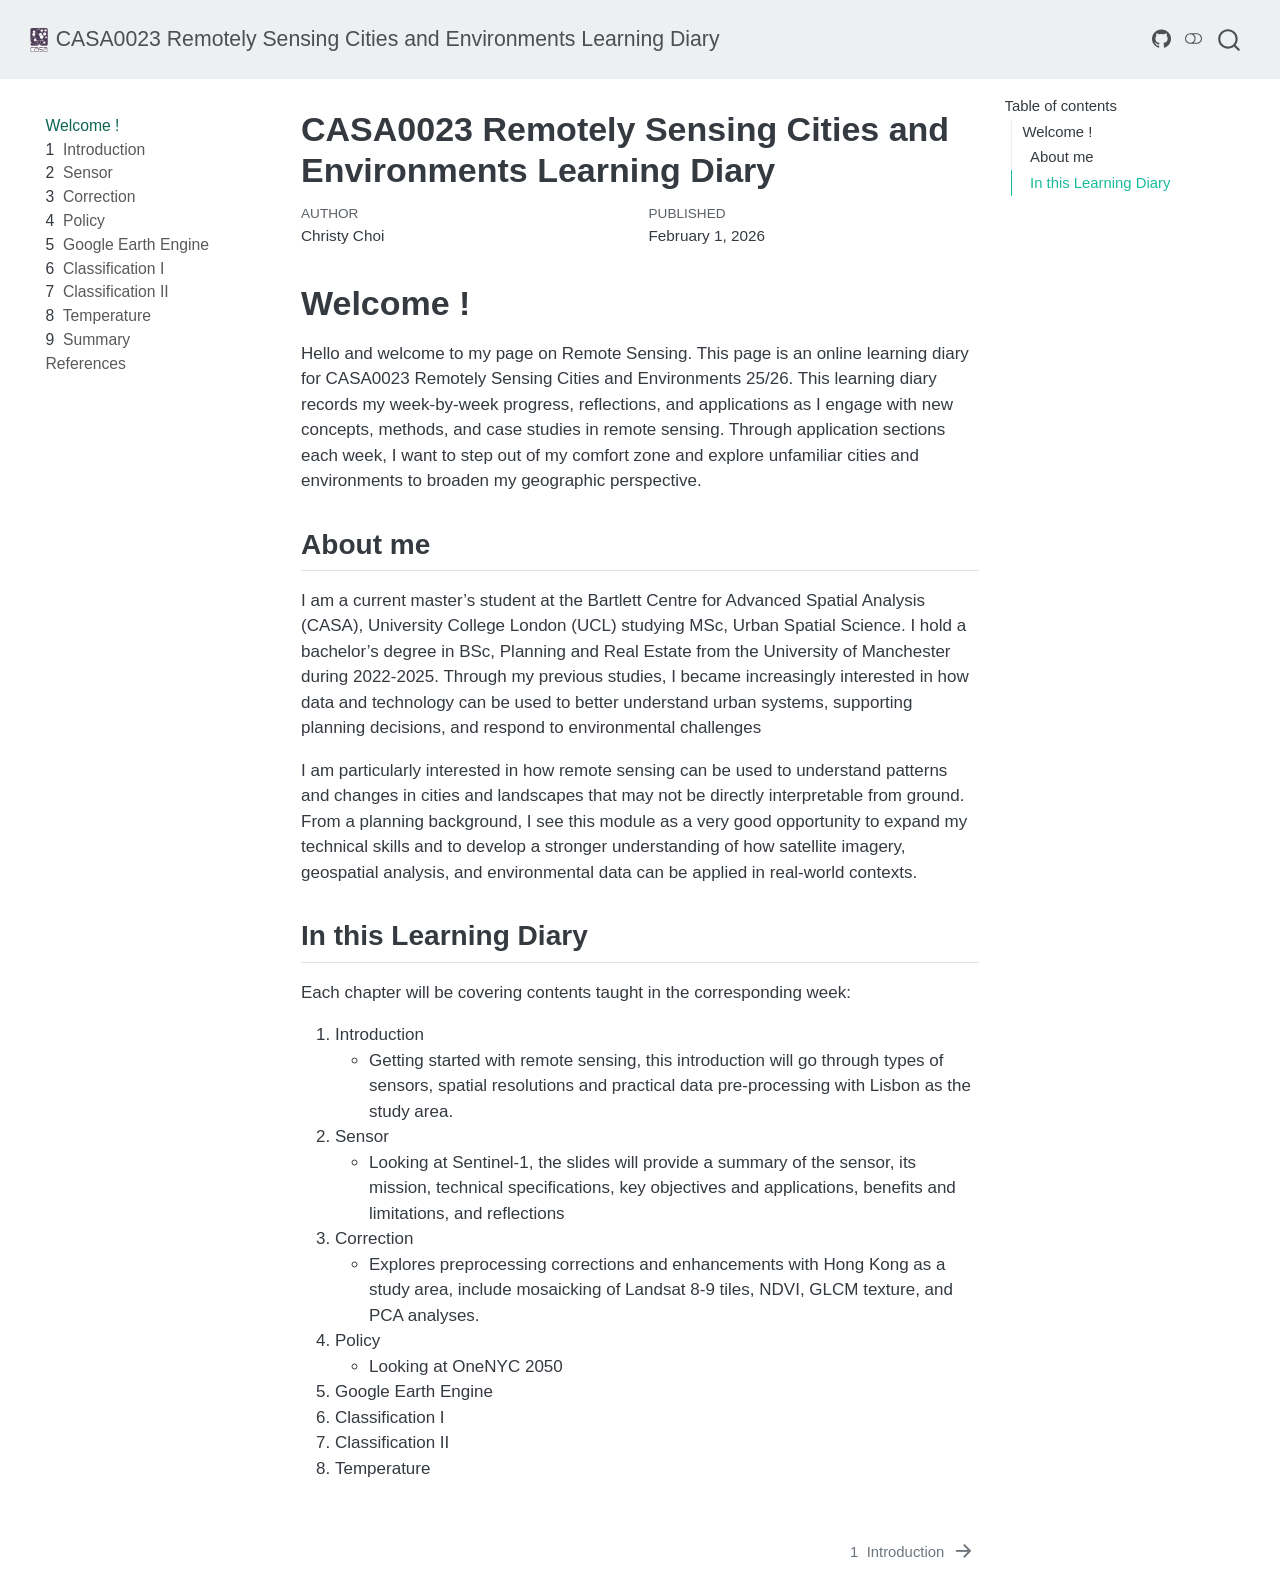
==== docs/index.html @ 8e4a785e "commit" ====
<!DOCTYPE html>
<html xmlns="http://www.w3.org/1999/xhtml" lang="en" xml:lang="en"><head>

<meta charset="utf-8">
<meta name="generator" content="quarto-1.8.27">

<meta name="viewport" content="width=device-width, initial-scale=1.0, user-scalable=yes">

<meta name="author" content="Christy Choi">
<meta name="dcterms.date" content="2026-02-01">

<title>CASA0023 Remotely Sensing Cities and Environments Learning Diary</title>
<style>
code{white-space: pre-wrap;}
span.smallcaps{font-variant: small-caps;}
div.columns{display: flex; gap: min(4vw, 1.5em);}
div.column{flex: auto; overflow-x: auto;}
div.hanging-indent{margin-left: 1.5em; text-indent: -1.5em;}
ul.task-list{list-style: none;}
ul.task-list li input[type="checkbox"] {
  width: 0.8em;
  margin: 0 0.8em 0.2em -1em; /* quarto-specific, see https://github.com/quarto-dev/quarto-cli/issues/4556 */ 
  vertical-align: middle;
}
</style>


<script src="site_libs/quarto-nav/quarto-nav.js"></script>
<script src="site_libs/quarto-nav/headroom.min.js"></script>
<script src="site_libs/clipboard/clipboard.min.js"></script>
<script src="site_libs/quarto-search/autocomplete.umd.js"></script>
<script src="site_libs/quarto-search/fuse.min.js"></script>
<script src="site_libs/quarto-search/quarto-search.js"></script>
<meta name="quarto:offset" content="./">
<link href="./intro.html" rel="next">
<link href="./images/favicon.ico" rel="icon">
<script src="site_libs/quarto-html/quarto.js" type="module"></script>
<script src="site_libs/quarto-html/tabsets/tabsets.js" type="module"></script>
<script src="site_libs/quarto-html/axe/axe-check.js" type="module"></script>
<script src="site_libs/quarto-html/popper.min.js"></script>
<script src="site_libs/quarto-html/tippy.umd.min.js"></script>
<script src="site_libs/quarto-html/anchor.min.js"></script>
<link href="site_libs/quarto-html/tippy.css" rel="stylesheet">
<link href="site_libs/quarto-html/quarto-syntax-highlighting-ed96de9b727972fe78a7b5d16c58bf87.css" rel="stylesheet" class="quarto-color-scheme" id="quarto-text-highlighting-styles">
<link href="site_libs/quarto-html/quarto-syntax-highlighting-dark-4d9afe2b8d18ee9fa5d0d57b5ed4214d.css" rel="stylesheet" class="quarto-color-scheme quarto-color-alternate" id="quarto-text-highlighting-styles">
<link href="site_libs/quarto-html/quarto-syntax-highlighting-ed96de9b727972fe78a7b5d16c58bf87.css" rel="stylesheet" class="quarto-color-scheme-extra" id="quarto-text-highlighting-styles">
<script src="site_libs/bootstrap/bootstrap.min.js"></script>
<link href="site_libs/bootstrap/bootstrap-icons.css" rel="stylesheet">
<link href="site_libs/bootstrap/bootstrap-635da006507a4f5110871ca9c075f887.min.css" rel="stylesheet" append-hash="true" class="quarto-color-scheme" id="quarto-bootstrap" data-mode="light">
<link href="site_libs/bootstrap/bootstrap-dark-985b50f9537809427317b15cc5012cf1.min.css" rel="stylesheet" append-hash="true" class="quarto-color-scheme quarto-color-alternate" id="quarto-bootstrap" data-mode="dark">
<link href="site_libs/bootstrap/bootstrap-635da006507a4f5110871ca9c075f887.min.css" rel="stylesheet" append-hash="true" class="quarto-color-scheme-extra" id="quarto-bootstrap" data-mode="light">
<script id="quarto-search-options" type="application/json">{
  "location": "navbar",
  "copy-button": false,
  "collapse-after": 3,
  "panel-placement": "end",
  "type": "overlay",
  "limit": 50,
  "keyboard-shortcut": [
    "f",
    "/",
    "s"
  ],
  "show-item-context": false,
  "language": {
    "search-no-results-text": "No results",
    "search-matching-documents-text": "matching documents",
    "search-copy-link-title": "Copy link to search",
    "search-hide-matches-text": "Hide additional matches",
    "search-more-match-text": "more match in this document",
    "search-more-matches-text": "more matches in this document",
    "search-clear-button-title": "Clear",
    "search-text-placeholder": "",
    "search-detached-cancel-button-title": "Cancel",
    "search-submit-button-title": "Submit",
    "search-label": "Search"
  }
}</script>


</head>

<body class="nav-sidebar floating nav-fixed quarto-light"><script id="quarto-html-before-body" type="application/javascript">
    const toggleBodyColorMode = (bsSheetEl) => {
      const mode = bsSheetEl.getAttribute("data-mode");
      const bodyEl = window.document.querySelector("body");
      if (mode === "dark") {
        bodyEl.classList.add("quarto-dark");
        bodyEl.classList.remove("quarto-light");
      } else {
        bodyEl.classList.add("quarto-light");
        bodyEl.classList.remove("quarto-dark");
      }
    }
    const toggleBodyColorPrimary = () => {
      const bsSheetEl = window.document.querySelector("link#quarto-bootstrap:not([rel=disabled-stylesheet])");
      if (bsSheetEl) {
        toggleBodyColorMode(bsSheetEl);
      }
    }
    const setColorSchemeToggle = (alternate) => {
      const toggles = window.document.querySelectorAll('.quarto-color-scheme-toggle');
      for (let i=0; i < toggles.length; i++) {
        const toggle = toggles[i];
        if (toggle) {
          if (alternate) {
            toggle.classList.add("alternate");
          } else {
            toggle.classList.remove("alternate");
          }
        }
      }
    };
    const toggleColorMode = (alternate) => {
      // Switch the stylesheets
      const primaryStylesheets = window.document.querySelectorAll('link.quarto-color-scheme:not(.quarto-color-alternate)');
      const alternateStylesheets = window.document.querySelectorAll('link.quarto-color-scheme.quarto-color-alternate');
      manageTransitions('#quarto-margin-sidebar .nav-link', false);
      if (alternate) {
        // note: dark is layered on light, we don't disable primary!
        enableStylesheet(alternateStylesheets);
        for (const sheetNode of alternateStylesheets) {
          if (sheetNode.id === "quarto-bootstrap") {
            toggleBodyColorMode(sheetNode);
          }
        }
      } else {
        disableStylesheet(alternateStylesheets);
        enableStylesheet(primaryStylesheets)
        toggleBodyColorPrimary();
      }
      manageTransitions('#quarto-margin-sidebar .nav-link', true);
      // Switch the toggles
      setColorSchemeToggle(alternate)
      // Hack to workaround the fact that safari doesn't
      // properly recolor the scrollbar when toggling (#1455)
      if (navigator.userAgent.indexOf('Safari') > 0 && navigator.userAgent.indexOf('Chrome') == -1) {
        manageTransitions("body", false);
        window.scrollTo(0, 1);
        setTimeout(() => {
          window.scrollTo(0, 0);
          manageTransitions("body", true);
        }, 40);
      }
    }
    const disableStylesheet = (stylesheets) => {
      for (let i=0; i < stylesheets.length; i++) {
        const stylesheet = stylesheets[i];
        stylesheet.rel = 'disabled-stylesheet';
      }
    }
    const enableStylesheet = (stylesheets) => {
      for (let i=0; i < stylesheets.length; i++) {
        const stylesheet = stylesheets[i];
        if(stylesheet.rel !== 'stylesheet') { // for Chrome, which will still FOUC without this check
          stylesheet.rel = 'stylesheet';
        }
      }
    }
    const manageTransitions = (selector, allowTransitions) => {
      const els = window.document.querySelectorAll(selector);
      for (let i=0; i < els.length; i++) {
        const el = els[i];
        if (allowTransitions) {
          el.classList.remove('notransition');
        } else {
          el.classList.add('notransition');
        }
      }
    }
    const isFileUrl = () => {
      return window.location.protocol === 'file:';
    }
    const hasAlternateSentinel = () => {
      let styleSentinel = getColorSchemeSentinel();
      if (styleSentinel !== null) {
        return styleSentinel === "alternate";
      } else {
        return false;
      }
    }
    const setStyleSentinel = (alternate) => {
      const value = alternate ? "alternate" : "default";
      if (!isFileUrl()) {
        window.localStorage.setItem("quarto-color-scheme", value);
      } else {
        localAlternateSentinel = value;
      }
    }
    const getColorSchemeSentinel = () => {
      if (!isFileUrl()) {
        const storageValue = window.localStorage.getItem("quarto-color-scheme");
        return storageValue != null ? storageValue : localAlternateSentinel;
      } else {
        return localAlternateSentinel;
      }
    }
    const toggleGiscusIfUsed = (isAlternate, darkModeDefault) => {
      const baseTheme = document.querySelector('#giscus-base-theme')?.value ?? 'light';
      const alternateTheme = document.querySelector('#giscus-alt-theme')?.value ?? 'dark';
      let newTheme = '';
      if(authorPrefersDark) {
        newTheme = isAlternate ? baseTheme : alternateTheme;
      } else {
        newTheme = isAlternate ? alternateTheme : baseTheme;
      }
      const changeGiscusTheme = () => {
        // From: https://github.com/giscus/giscus/issues/336
        const sendMessage = (message) => {
          const iframe = document.querySelector('iframe.giscus-frame');
          if (!iframe) return;
          iframe.contentWindow.postMessage({ giscus: message }, 'https://giscus.app');
        }
        sendMessage({
          setConfig: {
            theme: newTheme
          }
        });
      }
      const isGiscussLoaded = window.document.querySelector('iframe.giscus-frame') !== null;
      if (isGiscussLoaded) {
        changeGiscusTheme();
      }
    };
    const authorPrefersDark = false;
    const darkModeDefault = authorPrefersDark;
      document.querySelector('link#quarto-text-highlighting-styles.quarto-color-scheme-extra').rel = 'disabled-stylesheet';
      document.querySelector('link#quarto-bootstrap.quarto-color-scheme-extra').rel = 'disabled-stylesheet';
    let localAlternateSentinel = darkModeDefault ? 'alternate' : 'default';
    // Dark / light mode switch
    window.quartoToggleColorScheme = () => {
      // Read the current dark / light value
      let toAlternate = !hasAlternateSentinel();
      toggleColorMode(toAlternate);
      setStyleSentinel(toAlternate);
      toggleGiscusIfUsed(toAlternate, darkModeDefault);
      window.dispatchEvent(new Event('resize'));
    };
    // Switch to dark mode if need be
    if (hasAlternateSentinel()) {
      toggleColorMode(true);
    } else {
      toggleColorMode(false);
    }
  </script>

<div id="quarto-search-results"></div>
  <header id="quarto-header" class="headroom fixed-top">
    <nav class="navbar navbar-expand-lg " data-bs-theme="dark">
      <div class="navbar-container container-fluid">
      <div class="navbar-brand-container mx-auto">
    <a href="./index.html" class="navbar-brand navbar-brand-logo">
    <img src="./images/casa_logo.jpg" alt="" class="navbar-logo light-content">
    <img src="./images/casa_logo.jpg" alt="" class="navbar-logo dark-content">
    </a>
    <a class="navbar-brand" href="./index.html">
    <span class="navbar-title">CASA0023 Remotely Sensing Cities and Environments Learning Diary</span>
    </a>
  </div>
            <div id="quarto-search" class="" title="Search"></div>
          <button class="navbar-toggler" type="button" data-bs-toggle="collapse" data-bs-target="#navbarCollapse" aria-controls="navbarCollapse" role="menu" aria-expanded="false" aria-label="Toggle navigation" onclick="if (window.quartoToggleHeadroom) { window.quartoToggleHeadroom(); }">
  <span class="navbar-toggler-icon"></span>
</button>
          <div class="collapse navbar-collapse" id="navbarCollapse">
            <ul class="navbar-nav navbar-nav-scroll ms-auto">
  <li class="nav-item compact">
    <a class="nav-link" href="https://github.com/christychoicc"> <i class="bi bi-github" role="img">
</i> 
<span class="menu-text"></span></a>
  </li>  
</ul>
          </div> <!-- /navcollapse -->
            <div class="quarto-navbar-tools">
  <a href="" class="quarto-color-scheme-toggle quarto-navigation-tool  px-1" onclick="window.quartoToggleColorScheme(); return false;" title="Toggle dark mode"><i class="bi"></i></a>
</div>
      </div> <!-- /container-fluid -->
    </nav>
  <nav class="quarto-secondary-nav">
    <div class="container-fluid d-flex">
      <button type="button" class="quarto-btn-toggle btn" data-bs-toggle="collapse" role="button" data-bs-target=".quarto-sidebar-collapse-item" aria-controls="quarto-sidebar" aria-expanded="false" aria-label="Toggle sidebar navigation" onclick="if (window.quartoToggleHeadroom) { window.quartoToggleHeadroom(); }">
        <i class="bi bi-layout-text-sidebar-reverse"></i>
      </button>
        <nav class="quarto-page-breadcrumbs" aria-label="breadcrumb"><ol class="breadcrumb"><li class="breadcrumb-item"><a href="./index.html">Welcome !</a></li></ol></nav>
        <a class="flex-grow-1" role="navigation" data-bs-toggle="collapse" data-bs-target=".quarto-sidebar-collapse-item" aria-controls="quarto-sidebar" aria-expanded="false" aria-label="Toggle sidebar navigation" onclick="if (window.quartoToggleHeadroom) { window.quartoToggleHeadroom(); }">      
        </a>
    </div>
  </nav>
</header>
<!-- content -->
<div id="quarto-content" class="quarto-container page-columns page-rows-contents page-layout-article page-navbar">
<!-- sidebar -->
  <nav id="quarto-sidebar" class="sidebar collapse collapse-horizontal quarto-sidebar-collapse-item sidebar-navigation floating overflow-auto">
    <div class="sidebar-menu-container"> 
    <ul class="list-unstyled mt-1">
        <li class="sidebar-item">
  <div class="sidebar-item-container"> 
  <a href="./index.html" class="sidebar-item-text sidebar-link active">
 <span class="menu-text">Welcome !</span></a>
  </div>
</li>
        <li class="sidebar-item">
  <div class="sidebar-item-container"> 
  <a href="./intro.html" class="sidebar-item-text sidebar-link">
 <span class="menu-text"><span class="chapter-number">1</span>&nbsp; <span class="chapter-title">Introduction</span></span></a>
  </div>
</li>
        <li class="sidebar-item">
  <div class="sidebar-item-container"> 
  <a href="./sensor.html" class="sidebar-item-text sidebar-link">
 <span class="menu-text"><span class="chapter-number">2</span>&nbsp; <span class="chapter-title">Sensor</span></span></a>
  </div>
</li>
        <li class="sidebar-item">
  <div class="sidebar-item-container"> 
  <a href="./correction.html" class="sidebar-item-text sidebar-link">
 <span class="menu-text"><span class="chapter-number">3</span>&nbsp; <span class="chapter-title">Correction</span></span></a>
  </div>
</li>
        <li class="sidebar-item">
  <div class="sidebar-item-container"> 
  <a href="./policy.html" class="sidebar-item-text sidebar-link">
 <span class="menu-text"><span class="chapter-number">4</span>&nbsp; <span class="chapter-title">Policy</span></span></a>
  </div>
</li>
        <li class="sidebar-item">
  <div class="sidebar-item-container"> 
  <a href="./gee.html" class="sidebar-item-text sidebar-link">
 <span class="menu-text"><span class="chapter-number">5</span>&nbsp; <span class="chapter-title">Google Earth Engine</span></span></a>
  </div>
</li>
        <li class="sidebar-item">
  <div class="sidebar-item-container"> 
  <a href="./classification-1.html" class="sidebar-item-text sidebar-link">
 <span class="menu-text"><span class="chapter-number">6</span>&nbsp; <span class="chapter-title">Classification I</span></span></a>
  </div>
</li>
        <li class="sidebar-item">
  <div class="sidebar-item-container"> 
  <a href="./classification-2.html" class="sidebar-item-text sidebar-link">
 <span class="menu-text"><span class="chapter-number">7</span>&nbsp; <span class="chapter-title">Classification II</span></span></a>
  </div>
</li>
        <li class="sidebar-item">
  <div class="sidebar-item-container"> 
  <a href="./temperature.html" class="sidebar-item-text sidebar-link">
 <span class="menu-text"><span class="chapter-number">8</span>&nbsp; <span class="chapter-title">Temperature</span></span></a>
  </div>
</li>
        <li class="sidebar-item">
  <div class="sidebar-item-container"> 
  <a href="./summary.html" class="sidebar-item-text sidebar-link">
 <span class="menu-text"><span class="chapter-number">9</span>&nbsp; <span class="chapter-title">Summary</span></span></a>
  </div>
</li>
        <li class="sidebar-item">
  <div class="sidebar-item-container"> 
  <a href="./references.html" class="sidebar-item-text sidebar-link">
 <span class="menu-text">References</span></a>
  </div>
</li>
    </ul>
    </div>
</nav>
<div id="quarto-sidebar-glass" class="quarto-sidebar-collapse-item" data-bs-toggle="collapse" data-bs-target=".quarto-sidebar-collapse-item"></div>
<!-- margin-sidebar -->
    <div id="quarto-margin-sidebar" class="sidebar margin-sidebar">
        <nav id="TOC" role="doc-toc" class="toc-active">
    <h2 id="toc-title">Table of contents</h2>
   
  <ul>
  <li><a href="#welcome" id="toc-welcome" class="nav-link active" data-scroll-target="#welcome">Welcome !</a>
  <ul class="collapse">
  <li><a href="#about-me" id="toc-about-me" class="nav-link" data-scroll-target="#about-me">About me</a></li>
  <li><a href="#in-this-learning-diary" id="toc-in-this-learning-diary" class="nav-link" data-scroll-target="#in-this-learning-diary">In this Learning Diary</a></li>
  </ul></li>
  </ul>
</nav>
    </div>
<!-- main -->
<main class="content" id="quarto-document-content">


<header id="title-block-header" class="quarto-title-block default">
<div class="quarto-title">
<h1 class="title">CASA0023 Remotely Sensing Cities and Environments Learning Diary</h1>
</div>



<div class="quarto-title-meta">

    <div>
    <div class="quarto-title-meta-heading">Author</div>
    <div class="quarto-title-meta-contents">
             <p>Christy Choi </p>
          </div>
  </div>
    
    <div>
    <div class="quarto-title-meta-heading">Published</div>
    <div class="quarto-title-meta-contents">
      <p class="date">February 1, 2026</p>
    </div>
  </div>
  
    
  </div>
  


</header>


<section id="welcome" class="level1 unnumbered">
<h1 class="unnumbered">Welcome !</h1>
<p>Hello and welcome to my page on Remote Sensing. This page is an online learning diary for CASA0023 Remotely Sensing Cities and Environments 25/26. This learning diary records my week-by-week progress, reflections, and applications as I engage with new concepts, methods, and case studies in remote sensing. Through application sections each week, I want to step out of my comfort zone and explore unfamiliar cities and environments to broaden my geographic perspective.</p>
<section id="about-me" class="level2">
<h2 class="anchored" data-anchor-id="about-me">About me</h2>
<p>I am a current master’s student at the Bartlett Centre for Advanced Spatial Analysis (CASA), University College London (UCL) studying MSc, Urban Spatial Science. I hold a bachelor’s degree in BSc, Planning and Real Estate from the University of Manchester during 2022-2025. Through my previous studies, I became increasingly interested in how data and technology can be used to better understand urban systems, supporting planning decisions, and respond to environmental challenges</p>
<p>I am particularly interested in how remote sensing can be used to understand patterns and changes in cities and landscapes that may not be directly interpretable from ground. From a planning background, I see this module as a very good opportunity to expand my technical skills and to develop a stronger understanding of how satellite imagery, geospatial analysis, and environmental data can be applied in real-world contexts.</p>
</section>
<section id="in-this-learning-diary" class="level2">
<h2 class="anchored" data-anchor-id="in-this-learning-diary">In this Learning Diary</h2>
<p>Each chapter will be covering contents taught in the corresponding week:</p>
<ol type="1">
<li>Introduction
<ul>
<li>Getting started with remote sensing, this introduction will go through types of sensors, spatial resolutions and practical data pre-processing with Lisbon as the study area.</li>
</ul></li>
<li>Sensor
<ul>
<li>Looking at Sentinel-1, the slides will provide a summary of the sensor, its mission, technical specifications, key objectives and applications, benefits and limitations, and reflections</li>
</ul></li>
<li>Correction
<ul>
<li>Explores preprocessing corrections and enhancements with Hong Kong as a study area, include mosaicking of Landsat 8-9 tiles, NDVI, GLCM texture, and PCA analyses.</li>
</ul></li>
<li>Policy
<ul>
<li>Looking at OneNYC 2050</li>
</ul></li>
<li>Google Earth Engine</li>
<li>Classification I</li>
<li>Classification II</li>
<li>Temperature</li>
</ol>


</section>
</section>

</main> <!-- /main -->
<script id="quarto-html-after-body" type="application/javascript">
  window.document.addEventListener("DOMContentLoaded", function (event) {
    // Ensure there is a toggle, if there isn't float one in the top right
    if (window.document.querySelector('.quarto-color-scheme-toggle') === null) {
      const a = window.document.createElement('a');
      a.classList.add('top-right');
      a.classList.add('quarto-color-scheme-toggle');
      a.href = "";
      a.onclick = function() { try { window.quartoToggleColorScheme(); } catch {} return false; };
      const i = window.document.createElement("i");
      i.classList.add('bi');
      a.appendChild(i);
      window.document.body.appendChild(a);
    }
    setColorSchemeToggle(hasAlternateSentinel())
    const icon = "";
    const anchorJS = new window.AnchorJS();
    anchorJS.options = {
      placement: 'right',
      icon: icon
    };
    anchorJS.add('.anchored');
    const isCodeAnnotation = (el) => {
      for (const clz of el.classList) {
        if (clz.startsWith('code-annotation-')) {                     
          return true;
        }
      }
      return false;
    }
    const onCopySuccess = function(e) {
      // button target
      const button = e.trigger;
      // don't keep focus
      button.blur();
      // flash "checked"
      button.classList.add('code-copy-button-checked');
      var currentTitle = button.getAttribute("title");
      button.setAttribute("title", "Copied!");
      let tooltip;
      if (window.bootstrap) {
        button.setAttribute("data-bs-toggle", "tooltip");
        button.setAttribute("data-bs-placement", "left");
        button.setAttribute("data-bs-title", "Copied!");
        tooltip = new bootstrap.Tooltip(button, 
          { trigger: "manual", 
            customClass: "code-copy-button-tooltip",
            offset: [0, -8]});
        tooltip.show();    
      }
      setTimeout(function() {
        if (tooltip) {
          tooltip.hide();
          button.removeAttribute("data-bs-title");
          button.removeAttribute("data-bs-toggle");
          button.removeAttribute("data-bs-placement");
        }
        button.setAttribute("title", currentTitle);
        button.classList.remove('code-copy-button-checked');
      }, 1000);
      // clear code selection
      e.clearSelection();
    }
    const getTextToCopy = function(trigger) {
      const outerScaffold = trigger.parentElement.cloneNode(true);
      const codeEl = outerScaffold.querySelector('code');
      for (const childEl of codeEl.children) {
        if (isCodeAnnotation(childEl)) {
          childEl.remove();
        }
      }
      return codeEl.innerText;
    }
    const clipboard = new window.ClipboardJS('.code-copy-button:not([data-in-quarto-modal])', {
      text: getTextToCopy
    });
    clipboard.on('success', onCopySuccess);
    if (window.document.getElementById('quarto-embedded-source-code-modal')) {
      const clipboardModal = new window.ClipboardJS('.code-copy-button[data-in-quarto-modal]', {
        text: getTextToCopy,
        container: window.document.getElementById('quarto-embedded-source-code-modal')
      });
      clipboardModal.on('success', onCopySuccess);
    }
      var localhostRegex = new RegExp(/^(?:http|https):\/\/localhost\:?[0-9]*\//);
      var mailtoRegex = new RegExp(/^mailto:/);
        var filterRegex = new RegExp('/' + window.location.host + '/');
      var isInternal = (href) => {
          return filterRegex.test(href) || localhostRegex.test(href) || mailtoRegex.test(href);
      }
      // Inspect non-navigation links and adorn them if external
     var links = window.document.querySelectorAll('a[href]:not(.nav-link):not(.navbar-brand):not(.toc-action):not(.sidebar-link):not(.sidebar-item-toggle):not(.pagination-link):not(.no-external):not([aria-hidden]):not(.dropdown-item):not(.quarto-navigation-tool):not(.about-link)');
      for (var i=0; i<links.length; i++) {
        const link = links[i];
        if (!isInternal(link.href)) {
          // undo the damage that might have been done by quarto-nav.js in the case of
          // links that we want to consider external
          if (link.dataset.originalHref !== undefined) {
            link.href = link.dataset.originalHref;
          }
        }
      }
    function tippyHover(el, contentFn, onTriggerFn, onUntriggerFn) {
      const config = {
        allowHTML: true,
        maxWidth: 500,
        delay: 100,
        arrow: false,
        appendTo: function(el) {
            return el.parentElement;
        },
        interactive: true,
        interactiveBorder: 10,
        theme: 'quarto',
        placement: 'bottom-start',
      };
      if (contentFn) {
        config.content = contentFn;
      }
      if (onTriggerFn) {
        config.onTrigger = onTriggerFn;
      }
      if (onUntriggerFn) {
        config.onUntrigger = onUntriggerFn;
      }
      window.tippy(el, config); 
    }
    const noterefs = window.document.querySelectorAll('a[role="doc-noteref"]');
    for (var i=0; i<noterefs.length; i++) {
      const ref = noterefs[i];
      tippyHover(ref, function() {
        // use id or data attribute instead here
        let href = ref.getAttribute('data-footnote-href') || ref.getAttribute('href');
        try { href = new URL(href).hash; } catch {}
        const id = href.replace(/^#\/?/, "");
        const note = window.document.getElementById(id);
        if (note) {
          return note.innerHTML;
        } else {
          return "";
        }
      });
    }
    const xrefs = window.document.querySelectorAll('a.quarto-xref');
    const processXRef = (id, note) => {
      // Strip column container classes
      const stripColumnClz = (el) => {
        el.classList.remove("page-full", "page-columns");
        if (el.children) {
          for (const child of el.children) {
            stripColumnClz(child);
          }
        }
      }
      stripColumnClz(note)
      if (id === null || id.startsWith('sec-')) {
        // Special case sections, only their first couple elements
        const container = document.createElement("div");
        if (note.children && note.children.length > 2) {
          container.appendChild(note.children[0].cloneNode(true));
          for (let i = 1; i < note.children.length; i++) {
            const child = note.children[i];
            if (child.tagName === "P" && child.innerText === "") {
              continue;
            } else {
              container.appendChild(child.cloneNode(true));
              break;
            }
          }
          if (window.Quarto?.typesetMath) {
            window.Quarto.typesetMath(container);
          }
          return container.innerHTML
        } else {
          if (window.Quarto?.typesetMath) {
            window.Quarto.typesetMath(note);
          }
          return note.innerHTML;
        }
      } else {
        // Remove any anchor links if they are present
        const anchorLink = note.querySelector('a.anchorjs-link');
        if (anchorLink) {
          anchorLink.remove();
        }
        if (window.Quarto?.typesetMath) {
          window.Quarto.typesetMath(note);
        }
        if (note.classList.contains("callout")) {
          return note.outerHTML;
        } else {
          return note.innerHTML;
        }
      }
    }
    for (var i=0; i<xrefs.length; i++) {
      const xref = xrefs[i];
      tippyHover(xref, undefined, function(instance) {
        instance.disable();
        let url = xref.getAttribute('href');
        let hash = undefined; 
        if (url.startsWith('#')) {
          hash = url;
        } else {
          try { hash = new URL(url).hash; } catch {}
        }
        if (hash) {
          const id = hash.replace(/^#\/?/, "");
          const note = window.document.getElementById(id);
          if (note !== null) {
            try {
              const html = processXRef(id, note.cloneNode(true));
              instance.setContent(html);
            } finally {
              instance.enable();
              instance.show();
            }
          } else {
            // See if we can fetch this
            fetch(url.split('#')[0])
            .then(res => res.text())
            .then(html => {
              const parser = new DOMParser();
              const htmlDoc = parser.parseFromString(html, "text/html");
              const note = htmlDoc.getElementById(id);
              if (note !== null) {
                const html = processXRef(id, note);
                instance.setContent(html);
              } 
            }).finally(() => {
              instance.enable();
              instance.show();
            });
          }
        } else {
          // See if we can fetch a full url (with no hash to target)
          // This is a special case and we should probably do some content thinning / targeting
          fetch(url)
          .then(res => res.text())
          .then(html => {
            const parser = new DOMParser();
            const htmlDoc = parser.parseFromString(html, "text/html");
            const note = htmlDoc.querySelector('main.content');
            if (note !== null) {
              // This should only happen for chapter cross references
              // (since there is no id in the URL)
              // remove the first header
              if (note.children.length > 0 && note.children[0].tagName === "HEADER") {
                note.children[0].remove();
              }
              const html = processXRef(null, note);
              instance.setContent(html);
            } 
          }).finally(() => {
            instance.enable();
            instance.show();
          });
        }
      }, function(instance) {
      });
    }
        let selectedAnnoteEl;
        const selectorForAnnotation = ( cell, annotation) => {
          let cellAttr = 'data-code-cell="' + cell + '"';
          let lineAttr = 'data-code-annotation="' +  annotation + '"';
          const selector = 'span[' + cellAttr + '][' + lineAttr + ']';
          return selector;
        }
        const selectCodeLines = (annoteEl) => {
          const doc = window.document;
          const targetCell = annoteEl.getAttribute("data-target-cell");
          const targetAnnotation = annoteEl.getAttribute("data-target-annotation");
          const annoteSpan = window.document.querySelector(selectorForAnnotation(targetCell, targetAnnotation));
          const lines = annoteSpan.getAttribute("data-code-lines").split(",");
          const lineIds = lines.map((line) => {
            return targetCell + "-" + line;
          })
          let top = null;
          let height = null;
          let parent = null;
          if (lineIds.length > 0) {
              //compute the position of the single el (top and bottom and make a div)
              const el = window.document.getElementById(lineIds[0]);
              top = el.offsetTop;
              height = el.offsetHeight;
              parent = el.parentElement.parentElement;
            if (lineIds.length > 1) {
              const lastEl = window.document.getElementById(lineIds[lineIds.length - 1]);
              const bottom = lastEl.offsetTop + lastEl.offsetHeight;
              height = bottom - top;
            }
            if (top !== null && height !== null && parent !== null) {
              // cook up a div (if necessary) and position it 
              let div = window.document.getElementById("code-annotation-line-highlight");
              if (div === null) {
                div = window.document.createElement("div");
                div.setAttribute("id", "code-annotation-line-highlight");
                div.style.position = 'absolute';
                parent.appendChild(div);
              }
              div.style.top = top - 2 + "px";
              div.style.height = height + 4 + "px";
              div.style.left = 0;
              let gutterDiv = window.document.getElementById("code-annotation-line-highlight-gutter");
              if (gutterDiv === null) {
                gutterDiv = window.document.createElement("div");
                gutterDiv.setAttribute("id", "code-annotation-line-highlight-gutter");
                gutterDiv.style.position = 'absolute';
                const codeCell = window.document.getElementById(targetCell);
                const gutter = codeCell.querySelector('.code-annotation-gutter');
                gutter.appendChild(gutterDiv);
              }
              gutterDiv.style.top = top - 2 + "px";
              gutterDiv.style.height = height + 4 + "px";
            }
            selectedAnnoteEl = annoteEl;
          }
        };
        const unselectCodeLines = () => {
          const elementsIds = ["code-annotation-line-highlight", "code-annotation-line-highlight-gutter"];
          elementsIds.forEach((elId) => {
            const div = window.document.getElementById(elId);
            if (div) {
              div.remove();
            }
          });
          selectedAnnoteEl = undefined;
        };
          // Handle positioning of the toggle
      window.addEventListener(
        "resize",
        throttle(() => {
          elRect = undefined;
          if (selectedAnnoteEl) {
            selectCodeLines(selectedAnnoteEl);
          }
        }, 10)
      );
      function throttle(fn, ms) {
      let throttle = false;
      let timer;
        return (...args) => {
          if(!throttle) { // first call gets through
              fn.apply(this, args);
              throttle = true;
          } else { // all the others get throttled
              if(timer) clearTimeout(timer); // cancel #2
              timer = setTimeout(() => {
                fn.apply(this, args);
                timer = throttle = false;
              }, ms);
          }
        };
      }
        // Attach click handler to the DT
        const annoteDls = window.document.querySelectorAll('dt[data-target-cell]');
        for (const annoteDlNode of annoteDls) {
          annoteDlNode.addEventListener('click', (event) => {
            const clickedEl = event.target;
            if (clickedEl !== selectedAnnoteEl) {
              unselectCodeLines();
              const activeEl = window.document.querySelector('dt[data-target-cell].code-annotation-active');
              if (activeEl) {
                activeEl.classList.remove('code-annotation-active');
              }
              selectCodeLines(clickedEl);
              clickedEl.classList.add('code-annotation-active');
            } else {
              // Unselect the line
              unselectCodeLines();
              clickedEl.classList.remove('code-annotation-active');
            }
          });
        }
    const findCites = (el) => {
      const parentEl = el.parentElement;
      if (parentEl) {
        const cites = parentEl.dataset.cites;
        if (cites) {
          return {
            el,
            cites: cites.split(' ')
          };
        } else {
          return findCites(el.parentElement)
        }
      } else {
        return undefined;
      }
    };
    var bibliorefs = window.document.querySelectorAll('a[role="doc-biblioref"]');
    for (var i=0; i<bibliorefs.length; i++) {
      const ref = bibliorefs[i];
      const citeInfo = findCites(ref);
      if (citeInfo) {
        tippyHover(citeInfo.el, function() {
          var popup = window.document.createElement('div');
          citeInfo.cites.forEach(function(cite) {
            var citeDiv = window.document.createElement('div');
            citeDiv.classList.add('hanging-indent');
            citeDiv.classList.add('csl-entry');
            var biblioDiv = window.document.getElementById('ref-' + cite);
            if (biblioDiv) {
              citeDiv.innerHTML = biblioDiv.innerHTML;
            }
            popup.appendChild(citeDiv);
          });
          return popup.innerHTML;
        });
      }
    }
  });
  </script>
<nav class="page-navigation">
  <div class="nav-page nav-page-previous">
  </div>
  <div class="nav-page nav-page-next">
      <a href="./intro.html" class="pagination-link" aria-label="Introduction">
        <span class="nav-page-text"><span class="chapter-number">1</span>&nbsp; <span class="chapter-title">Introduction</span></span> <i class="bi bi-arrow-right-short"></i>
      </a>
  </div>
</nav>
</div> <!-- /content -->




</body></html>
---- docs/site_libs/quarto-html/tippy.css ----
.tippy-box[data-animation=fade][data-state=hidden]{opacity:0}[data-tippy-root]{max-width:calc(100vw - 10px)}.tippy-box{position:relative;background-color:#333;color:#fff;border-radius:4px;font-size:14px;line-height:1.4;white-space:normal;outline:0;transition-property:transform,visibility,opacity}.tippy-box[data-placement^=top]>.tippy-arrow{bottom:0}.tippy-box[data-placement^=top]>.tippy-arrow:before{bottom:-7px;left:0;border-width:8px 8px 0;border-top-color:initial;transform-origin:center top}.tippy-box[data-placement^=bottom]>.tippy-arrow{top:0}.tippy-box[data-placement^=bottom]>.tippy-arrow:before{top:-7px;left:0;border-width:0 8px 8px;border-bottom-color:initial;transform-origin:center bottom}.tippy-box[data-placement^=left]>.tippy-arrow{right:0}.tippy-box[data-placement^=left]>.tippy-arrow:before{border-width:8px 0 8px 8px;border-left-color:initial;right:-7px;transform-origin:center left}.tippy-box[data-placement^=right]>.tippy-arrow{left:0}.tippy-box[data-placement^=right]>.tippy-arrow:before{left:-7px;border-width:8px 8px 8px 0;border-right-color:initial;transform-origin:center right}.tippy-box[data-inertia][data-state=visible]{transition-timing-function:cubic-bezier(.54,1.5,.38,1.11)}.tippy-arrow{width:16px;height:16px;color:#333}.tippy-arrow:before{content:"";position:absolute;border-color:transparent;border-style:solid}.tippy-content{position:relative;padding:5px 9px;z-index:1}
---- docs/site_libs/quarto-html/quarto-syntax-highlighting-ed96de9b727972fe78a7b5d16c58bf87.css ----
/* quarto syntax highlight colors */
:root {
  --quarto-hl-ot-color: #003B4F;
  --quarto-hl-at-color: #657422;
  --quarto-hl-ss-color: #20794D;
  --quarto-hl-an-color: #5E5E5E;
  --quarto-hl-fu-color: #4758AB;
  --quarto-hl-st-color: #20794D;
  --quarto-hl-cf-color: #003B4F;
  --quarto-hl-op-color: #5E5E5E;
  --quarto-hl-er-color: #AD0000;
  --quarto-hl-bn-color: #AD0000;
  --quarto-hl-al-color: #AD0000;
  --quarto-hl-va-color: #111111;
  --quarto-hl-bu-color: inherit;
  --quarto-hl-ex-color: inherit;
  --quarto-hl-pp-color: #AD0000;
  --quarto-hl-in-color: #5E5E5E;
  --quarto-hl-vs-color: #20794D;
  --quarto-hl-wa-color: #5E5E5E;
  --quarto-hl-do-color: #5E5E5E;
  --quarto-hl-im-color: #00769E;
  --quarto-hl-ch-color: #20794D;
  --quarto-hl-dt-color: #AD0000;
  --quarto-hl-fl-color: #AD0000;
  --quarto-hl-co-color: #5E5E5E;
  --quarto-hl-cv-color: #5E5E5E;
  --quarto-hl-cn-color: #8f5902;
  --quarto-hl-sc-color: #5E5E5E;
  --quarto-hl-dv-color: #AD0000;
  --quarto-hl-kw-color: #003B4F;
}

/* other quarto variables */
:root {
  --quarto-font-monospace: SFMono-Regular, Menlo, Monaco, Consolas, "Liberation Mono", "Courier New", monospace;
}

/* syntax highlight based on Pandoc's rules */
pre > code.sourceCode > span {
  color: #003B4F;
}

code.sourceCode > span {
  color: #003B4F;
}

div.sourceCode,
div.sourceCode pre.sourceCode {
  color: #003B4F;
}

/* Normal */
code span {
  color: #003B4F;
}

/* Alert */
code span.al {
  color: #AD0000;
  font-style: inherit;
}

/* Annotation */
code span.an {
  color: #5E5E5E;
  font-style: inherit;
}

/* Attribute */
code span.at {
  color: #657422;
  font-style: inherit;
}

/* BaseN */
code span.bn {
  color: #AD0000;
  font-style: inherit;
}

/* BuiltIn */
code span.bu {
  font-style: inherit;
}

/* ControlFlow */
code span.cf {
  color: #003B4F;
  font-weight: bold;
  font-style: inherit;
}

/* Char */
code span.ch {
  color: #20794D;
  font-style: inherit;
}

/* Constant */
code span.cn {
  color: #8f5902;
  font-style: inherit;
}

/* Comment */
code span.co {
  color: #5E5E5E;
  font-style: inherit;
}

/* CommentVar */
code span.cv {
  color: #5E5E5E;
  font-style: italic;
}

/* Documentation */
code span.do {
  color: #5E5E5E;
  font-style: italic;
}

/* DataType */
code span.dt {
  color: #AD0000;
  font-style: inherit;
}

/* DecVal */
code span.dv {
  color: #AD0000;
  font-style: inherit;
}

/* Error */
code span.er {
  color: #AD0000;
  font-style: inherit;
}

/* Extension */
code span.ex {
  font-style: inherit;
}

/* Float */
code span.fl {
  color: #AD0000;
  font-style: inherit;
}

/* Function */
code span.fu {
  color: #4758AB;
  font-style: inherit;
}

/* Import */
code span.im {
  color: #00769E;
  font-style: inherit;
}

/* Information */
code span.in {
  color: #5E5E5E;
  font-style: inherit;
}

/* Keyword */
code span.kw {
  color: #003B4F;
  font-weight: bold;
  font-style: inherit;
}

/* Operator */
code span.op {
  color: #5E5E5E;
  font-style: inherit;
}

/* Other */
code span.ot {
  color: #003B4F;
  font-style: inherit;
}

/* Preprocessor */
code span.pp {
  color: #AD0000;
  font-style: inherit;
}

/* SpecialChar */
code span.sc {
  color: #5E5E5E;
  font-style: inherit;
}

/* SpecialString */
code span.ss {
  color: #20794D;
  font-style: inherit;
}

/* String */
code span.st {
  color: #20794D;
  font-style: inherit;
}

/* Variable */
code span.va {
  color: #111111;
  font-style: inherit;
}

/* VerbatimString */
code span.vs {
  color: #20794D;
  font-style: inherit;
}

/* Warning */
code span.wa {
  color: #5E5E5E;
  font-style: italic;
}

.prevent-inlining {
  content: "</";
}

/*# sourceMappingURL=0920dd6d7437995b8cdf7429764427b1.css.map */
---- docs/site_libs/quarto-html/quarto-syntax-highlighting-dark-4d9afe2b8d18ee9fa5d0d57b5ed4214d.css ----
/* quarto syntax highlight colors */
:root {
  --quarto-hl-al-color: #f07178;
  --quarto-hl-an-color: #d4d0ab;
  --quarto-hl-at-color: #00e0e0;
  --quarto-hl-bn-color: #d4d0ab;
  --quarto-hl-bu-color: #abe338;
  --quarto-hl-ch-color: #abe338;
  --quarto-hl-co-color: #f8f8f2;
  --quarto-hl-cv-color: #ffd700;
  --quarto-hl-cn-color: #ffd700;
  --quarto-hl-cf-color: #ffa07a;
  --quarto-hl-dt-color: #ffa07a;
  --quarto-hl-dv-color: #d4d0ab;
  --quarto-hl-do-color: #f8f8f2;
  --quarto-hl-er-color: #f07178;
  --quarto-hl-ex-color: #00e0e0;
  --quarto-hl-fl-color: #d4d0ab;
  --quarto-hl-fu-color: #ffa07a;
  --quarto-hl-im-color: #abe338;
  --quarto-hl-in-color: #d4d0ab;
  --quarto-hl-kw-color: #ffa07a;
  --quarto-hl-op-color: #ffa07a;
  --quarto-hl-ot-color: #00e0e0;
  --quarto-hl-pp-color: #dcc6e0;
  --quarto-hl-re-color: #00e0e0;
  --quarto-hl-sc-color: #abe338;
  --quarto-hl-ss-color: #abe338;
  --quarto-hl-st-color: #abe338;
  --quarto-hl-va-color: #00e0e0;
  --quarto-hl-vs-color: #abe338;
  --quarto-hl-wa-color: #dcc6e0;
}

/* other quarto variables */
:root {
  --quarto-font-monospace: SFMono-Regular, Menlo, Monaco, Consolas, "Liberation Mono", "Courier New", monospace;
}

/* syntax highlight based on Pandoc's rules */
pre > code.sourceCode > span {
  color: #f8f8f2;
}

code.sourceCode > span {
  color: #f8f8f2;
}

div.sourceCode,
div.sourceCode pre.sourceCode {
  color: #f8f8f2;
}

/* Normal */
code span {
  color: #f8f8f2;
}

/* Alert */
code span.al {
  color: #f07178;
}

/* Annotation */
code span.an {
  color: #d4d0ab;
}

/* Attribute */
code span.at {
  color: #00e0e0;
}

/* BaseN */
code span.bn {
  color: #d4d0ab;
}

/* BuiltIn */
code span.bu {
  color: #abe338;
}

/* ControlFlow */
code span.cf {
  font-weight: bold;
  color: #ffa07a;
}

/* Char */
code span.ch {
  color: #abe338;
}

/* Constant */
code span.cn {
  color: #ffd700;
}

/* Comment */
code span.co {
  font-style: italic;
  color: #f8f8f2;
}

/* CommentVar */
code span.cv {
  color: #ffd700;
}

/* Documentation */
code span.do {
  color: #f8f8f2;
}

/* DataType */
code span.dt {
  color: #ffa07a;
}

/* DecVal */
code span.dv {
  color: #d4d0ab;
}

/* Error */
code span.er {
  color: #f07178;
  text-decoration: underline;
}

/* Extension */
code span.ex {
  font-weight: bold;
  color: #00e0e0;
}

/* Float */
code span.fl {
  color: #d4d0ab;
}

/* Function */
code span.fu {
  color: #ffa07a;
}

/* Import */
code span.im {
  color: #abe338;
}

/* Information */
code span.in {
  color: #d4d0ab;
}

/* Keyword */
code span.kw {
  font-weight: bold;
  color: #ffa07a;
}

/* Operator */
code span.op {
  color: #ffa07a;
}

/* Other */
code span.ot {
  color: #00e0e0;
}

/* Preprocessor */
code span.pp {
  color: #dcc6e0;
}

/* RegionMarker */
code span.re {
  background-color: #f8f8f2;
  color: #00e0e0;
}

/* SpecialChar */
code span.sc {
  color: #abe338;
}

/* SpecialString */
code span.ss {
  color: #abe338;
}

/* String */
code span.st {
  color: #abe338;
}

/* Variable */
code span.va {
  color: #00e0e0;
}

/* VerbatimString */
code span.vs {
  color: #abe338;
}

/* Warning */
code span.wa {
  color: #dcc6e0;
}

.prevent-inlining {
  content: "</";
}

/*# sourceMappingURL=86edf53ecdff796acf02dbceed379426.css.map */
---- docs/site_libs/quarto-html/quarto-syntax-highlighting-ed96de9b727972fe78a7b5d16c58bf87.css ----
/* quarto syntax highlight colors */
:root {
  --quarto-hl-ot-color: #003B4F;
  --quarto-hl-at-color: #657422;
  --quarto-hl-ss-color: #20794D;
  --quarto-hl-an-color: #5E5E5E;
  --quarto-hl-fu-color: #4758AB;
  --quarto-hl-st-color: #20794D;
  --quarto-hl-cf-color: #003B4F;
  --quarto-hl-op-color: #5E5E5E;
  --quarto-hl-er-color: #AD0000;
  --quarto-hl-bn-color: #AD0000;
  --quarto-hl-al-color: #AD0000;
  --quarto-hl-va-color: #111111;
  --quarto-hl-bu-color: inherit;
  --quarto-hl-ex-color: inherit;
  --quarto-hl-pp-color: #AD0000;
  --quarto-hl-in-color: #5E5E5E;
  --quarto-hl-vs-color: #20794D;
  --quarto-hl-wa-color: #5E5E5E;
  --quarto-hl-do-color: #5E5E5E;
  --quarto-hl-im-color: #00769E;
  --quarto-hl-ch-color: #20794D;
  --quarto-hl-dt-color: #AD0000;
  --quarto-hl-fl-color: #AD0000;
  --quarto-hl-co-color: #5E5E5E;
  --quarto-hl-cv-color: #5E5E5E;
  --quarto-hl-cn-color: #8f5902;
  --quarto-hl-sc-color: #5E5E5E;
  --quarto-hl-dv-color: #AD0000;
  --quarto-hl-kw-color: #003B4F;
}

/* other quarto variables */
:root {
  --quarto-font-monospace: SFMono-Regular, Menlo, Monaco, Consolas, "Liberation Mono", "Courier New", monospace;
}

/* syntax highlight based on Pandoc's rules */
pre > code.sourceCode > span {
  color: #003B4F;
}

code.sourceCode > span {
  color: #003B4F;
}

div.sourceCode,
div.sourceCode pre.sourceCode {
  color: #003B4F;
}

/* Normal */
code span {
  color: #003B4F;
}

/* Alert */
code span.al {
  color: #AD0000;
  font-style: inherit;
}

/* Annotation */
code span.an {
  color: #5E5E5E;
  font-style: inherit;
}

/* Attribute */
code span.at {
  color: #657422;
  font-style: inherit;
}

/* BaseN */
code span.bn {
  color: #AD0000;
  font-style: inherit;
}

/* BuiltIn */
code span.bu {
  font-style: inherit;
}

/* ControlFlow */
code span.cf {
  color: #003B4F;
  font-weight: bold;
  font-style: inherit;
}

/* Char */
code span.ch {
  color: #20794D;
  font-style: inherit;
}

/* Constant */
code span.cn {
  color: #8f5902;
  font-style: inherit;
}

/* Comment */
code span.co {
  color: #5E5E5E;
  font-style: inherit;
}

/* CommentVar */
code span.cv {
  color: #5E5E5E;
  font-style: italic;
}

/* Documentation */
code span.do {
  color: #5E5E5E;
  font-style: italic;
}

/* DataType */
code span.dt {
  color: #AD0000;
  font-style: inherit;
}

/* DecVal */
code span.dv {
  color: #AD0000;
  font-style: inherit;
}

/* Error */
code span.er {
  color: #AD0000;
  font-style: inherit;
}

/* Extension */
code span.ex {
  font-style: inherit;
}

/* Float */
code span.fl {
  color: #AD0000;
  font-style: inherit;
}

/* Function */
code span.fu {
  color: #4758AB;
  font-style: inherit;
}

/* Import */
code span.im {
  color: #00769E;
  font-style: inherit;
}

/* Information */
code span.in {
  color: #5E5E5E;
  font-style: inherit;
}

/* Keyword */
code span.kw {
  color: #003B4F;
  font-weight: bold;
  font-style: inherit;
}

/* Operator */
code span.op {
  color: #5E5E5E;
  font-style: inherit;
}

/* Other */
code span.ot {
  color: #003B4F;
  font-style: inherit;
}

/* Preprocessor */
code span.pp {
  color: #AD0000;
  font-style: inherit;
}

/* SpecialChar */
code span.sc {
  color: #5E5E5E;
  font-style: inherit;
}

/* SpecialString */
code span.ss {
  color: #20794D;
  font-style: inherit;
}

/* String */
code span.st {
  color: #20794D;
  font-style: inherit;
}

/* Variable */
code span.va {
  color: #111111;
  font-style: inherit;
}

/* VerbatimString */
code span.vs {
  color: #20794D;
  font-style: inherit;
}

/* Warning */
code span.wa {
  color: #5E5E5E;
  font-style: italic;
}

.prevent-inlining {
  content: "</";
}

/*# sourceMappingURL=0920dd6d7437995b8cdf7429764427b1.css.map */
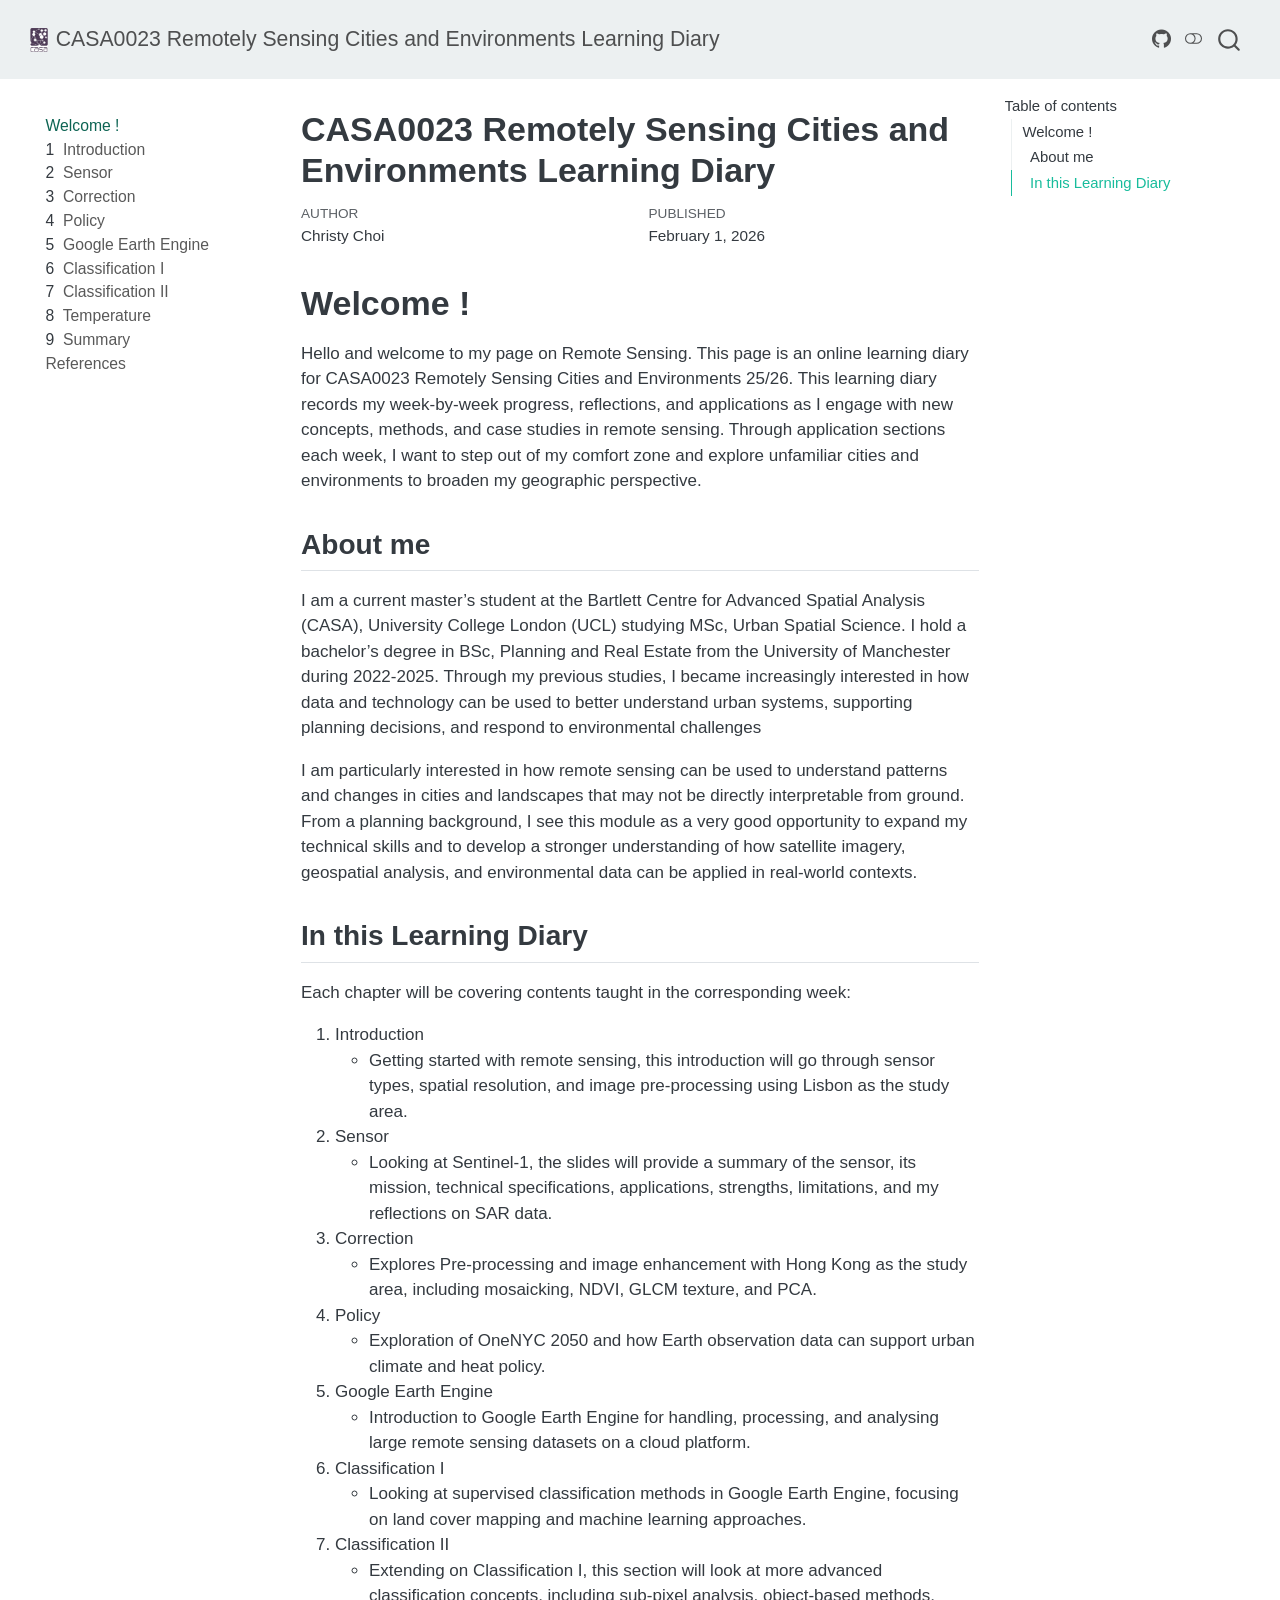
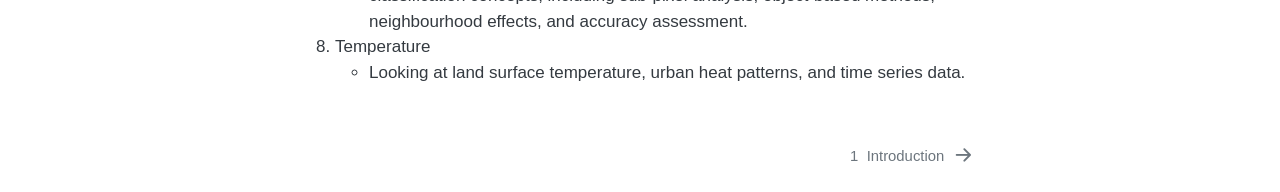
==== commit f9c3d4e0: "render" ====
--- a/docs/index.html
+++ b/docs/index.html
@@ -425,24 +425,36 @@
 <ol type="1">
 <li>Introduction
 <ul>
-<li>Getting started with remote sensing, this introduction will go through types of sensors, spatial resolutions and practical data pre-processing with Lisbon as the study area.</li>
+<li>Getting started with remote sensing, this introduction will go through sensor types, spatial resolution, and image pre-processing using Lisbon as the study area.</li>
 </ul></li>
 <li>Sensor
 <ul>
-<li>Looking at Sentinel-1, the slides will provide a summary of the sensor, its mission, technical specifications, key objectives and applications, benefits and limitations, and reflections</li>
+<li>Looking at Sentinel-1, the slides will provide a summary of the sensor, its mission, technical specifications, applications, strengths, limitations, and my reflections on SAR data.</li>
 </ul></li>
 <li>Correction
 <ul>
-<li>Explores preprocessing corrections and enhancements with Hong Kong as a study area, include mosaicking of Landsat 8-9 tiles, NDVI, GLCM texture, and PCA analyses.</li>
+<li>Explores Pre-processing and image enhancement with Hong Kong as the study area, including mosaicking, NDVI, GLCM texture, and PCA.</li>
 </ul></li>
 <li>Policy
 <ul>
-<li>Looking at OneNYC 2050</li>
+<li>Exploration of OneNYC 2050 and how Earth observation data can support urban climate and heat policy.</li>
 </ul></li>
-<li>Google Earth Engine</li>
-<li>Classification I</li>
-<li>Classification II</li>
-<li>Temperature</li>
+<li>Google Earth Engine
+<ul>
+<li>Introduction to Google Earth Engine for handling, processing, and analysing large remote sensing datasets on a cloud platform.</li>
+</ul></li>
+<li>Classification I
+<ul>
+<li>Looking at supervised classification methods in Google Earth Engine, focusing on land cover mapping and machine learning approaches.</li>
+</ul></li>
+<li>Classification II
+<ul>
+<li>Extending on Classification I, this section will look at more advanced classification concepts, including sub-pixel analysis, object-based methods, neighbourhood effects, and accuracy assessment.</li>
+</ul></li>
+<li>Temperature
+<ul>
+<li>Looking at land surface temperature, urban heat patterns, and time series data.</li>
+</ul></li>
 </ol>
 
 
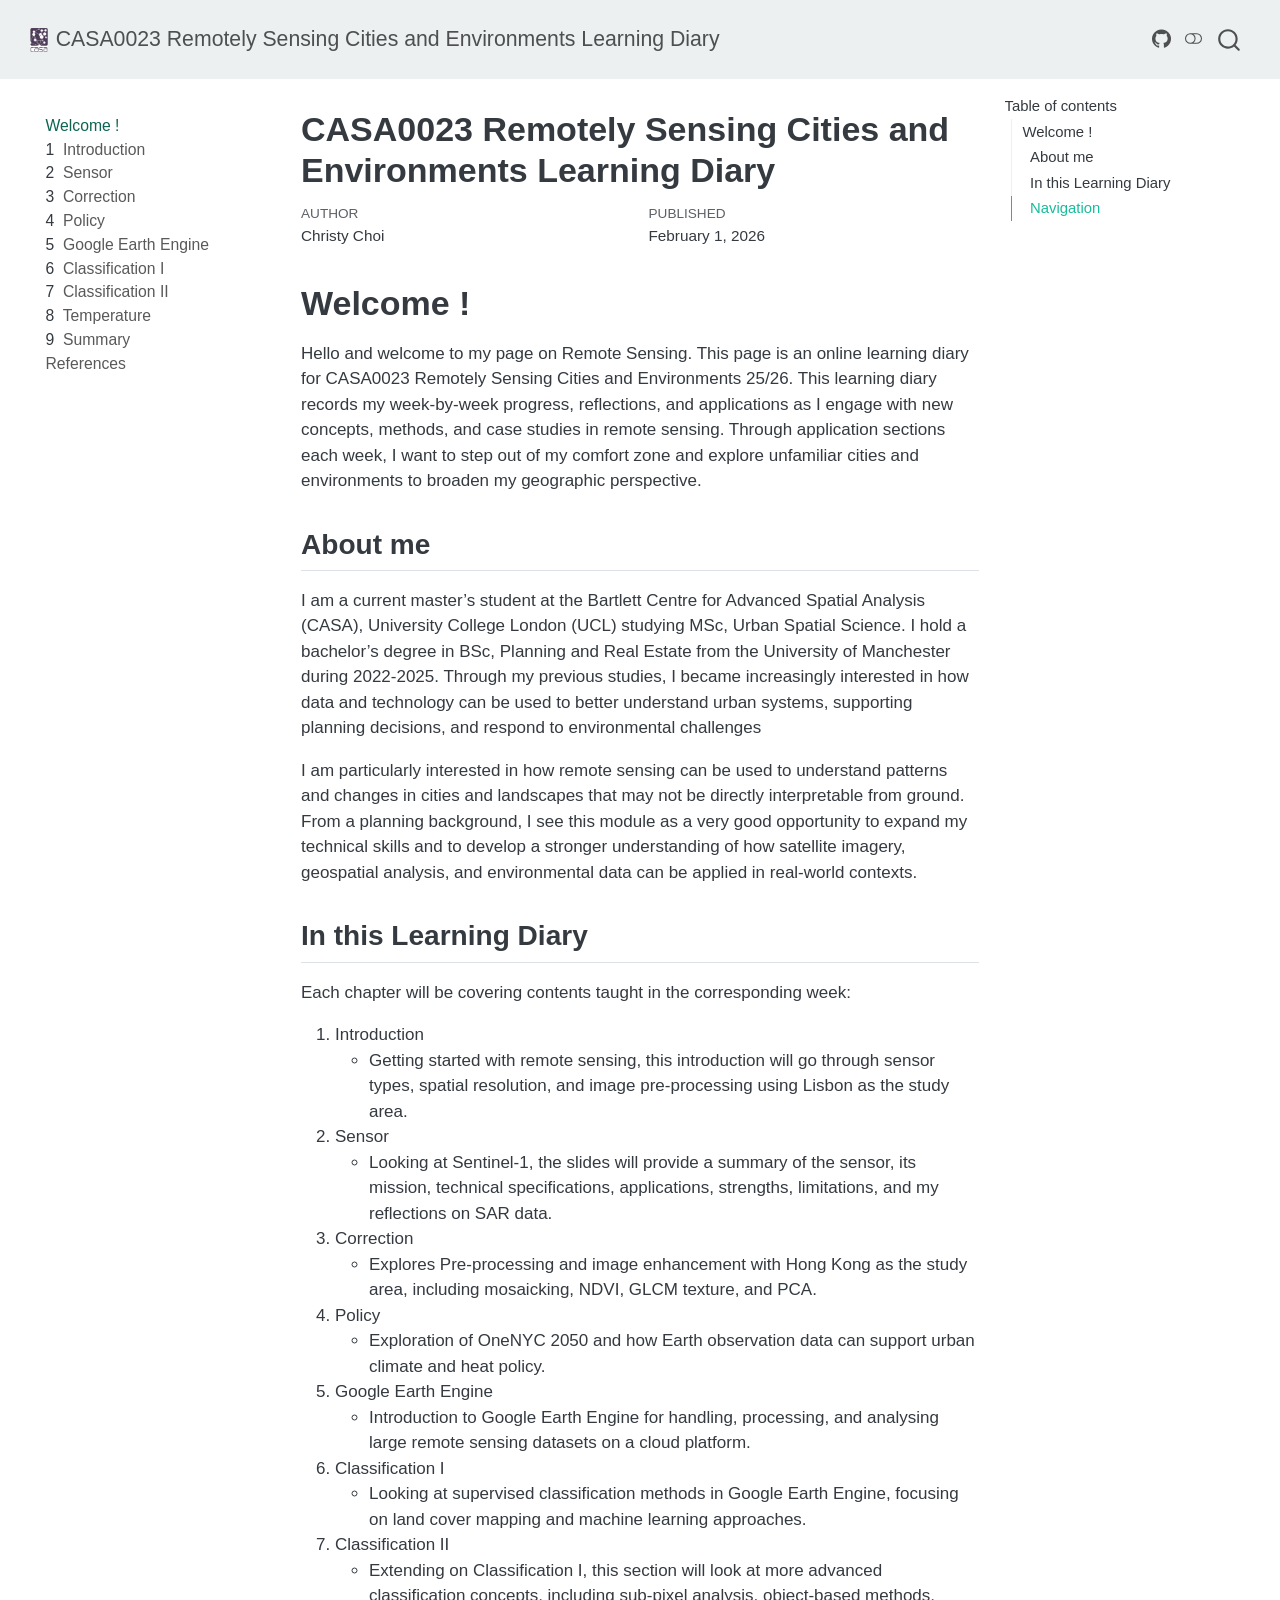
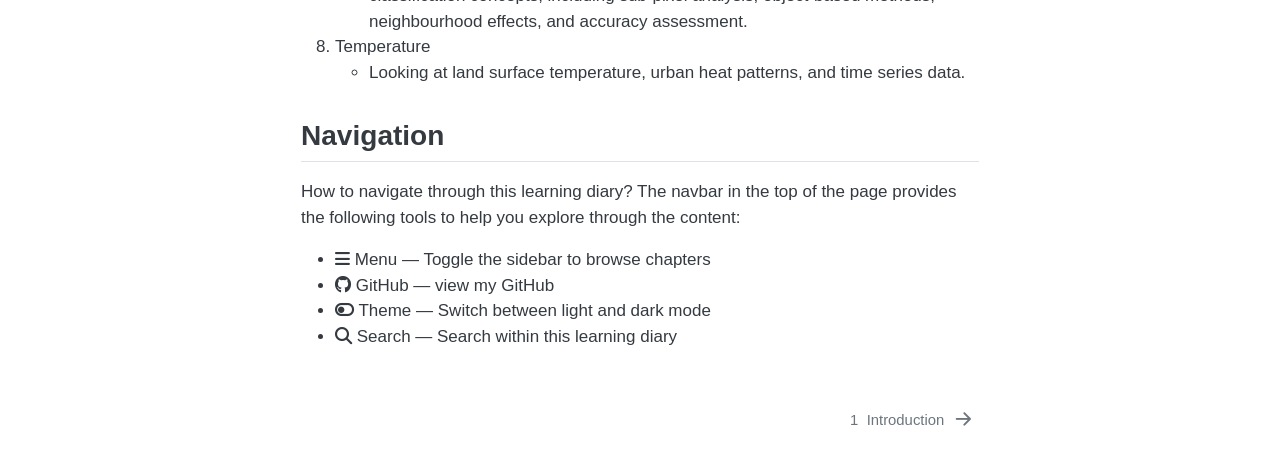
==== commit 102aaa98: "final render" ====
--- a/docs/index.html
+++ b/docs/index.html
@@ -372,6 +372,7 @@
   <ul class="collapse">
   <li><a href="#about-me" id="toc-about-me" class="nav-link" data-scroll-target="#about-me">About me</a></li>
   <li><a href="#in-this-learning-diary" id="toc-in-this-learning-diary" class="nav-link" data-scroll-target="#in-this-learning-diary">In this Learning Diary</a></li>
+  <li><a href="#navigation" id="toc-navigation" class="nav-link" data-scroll-target="#navigation">Navigation</a></li>
   </ul></li>
   </ul>
 </nav>
@@ -456,6 +457,17 @@
 <li>Looking at land surface temperature, urban heat patterns, and time series data.</li>
 </ul></li>
 </ol>
+</section>
+<section id="navigation" class="level2">
+<h2 class="anchored" data-anchor-id="navigation">Navigation</h2>
+<p><link rel="stylesheet" href="https://cdnjs.cloudflare.com/ajax/libs/font-awesome/6.5.0/css/all.min.css"></p>
+<p>How to navigate through this learning diary? The navbar in the top of the page provides the following tools to help you explore through the content:</p>
+<ul>
+<li><i class="fa-solid fa-bars"></i> Menu — Toggle the sidebar to browse chapters</li>
+<li><i class="fa-brands fa-github"></i> GitHub — view my GitHub</li>
+<li><i class="fa-solid fa-toggle-off"></i> Theme — Switch between light and dark mode</li>
+<li><i class="fa-solid fa-magnifying-glass"></i> Search — Search within this learning diary</li>
+</ul>
 
 
 </section>
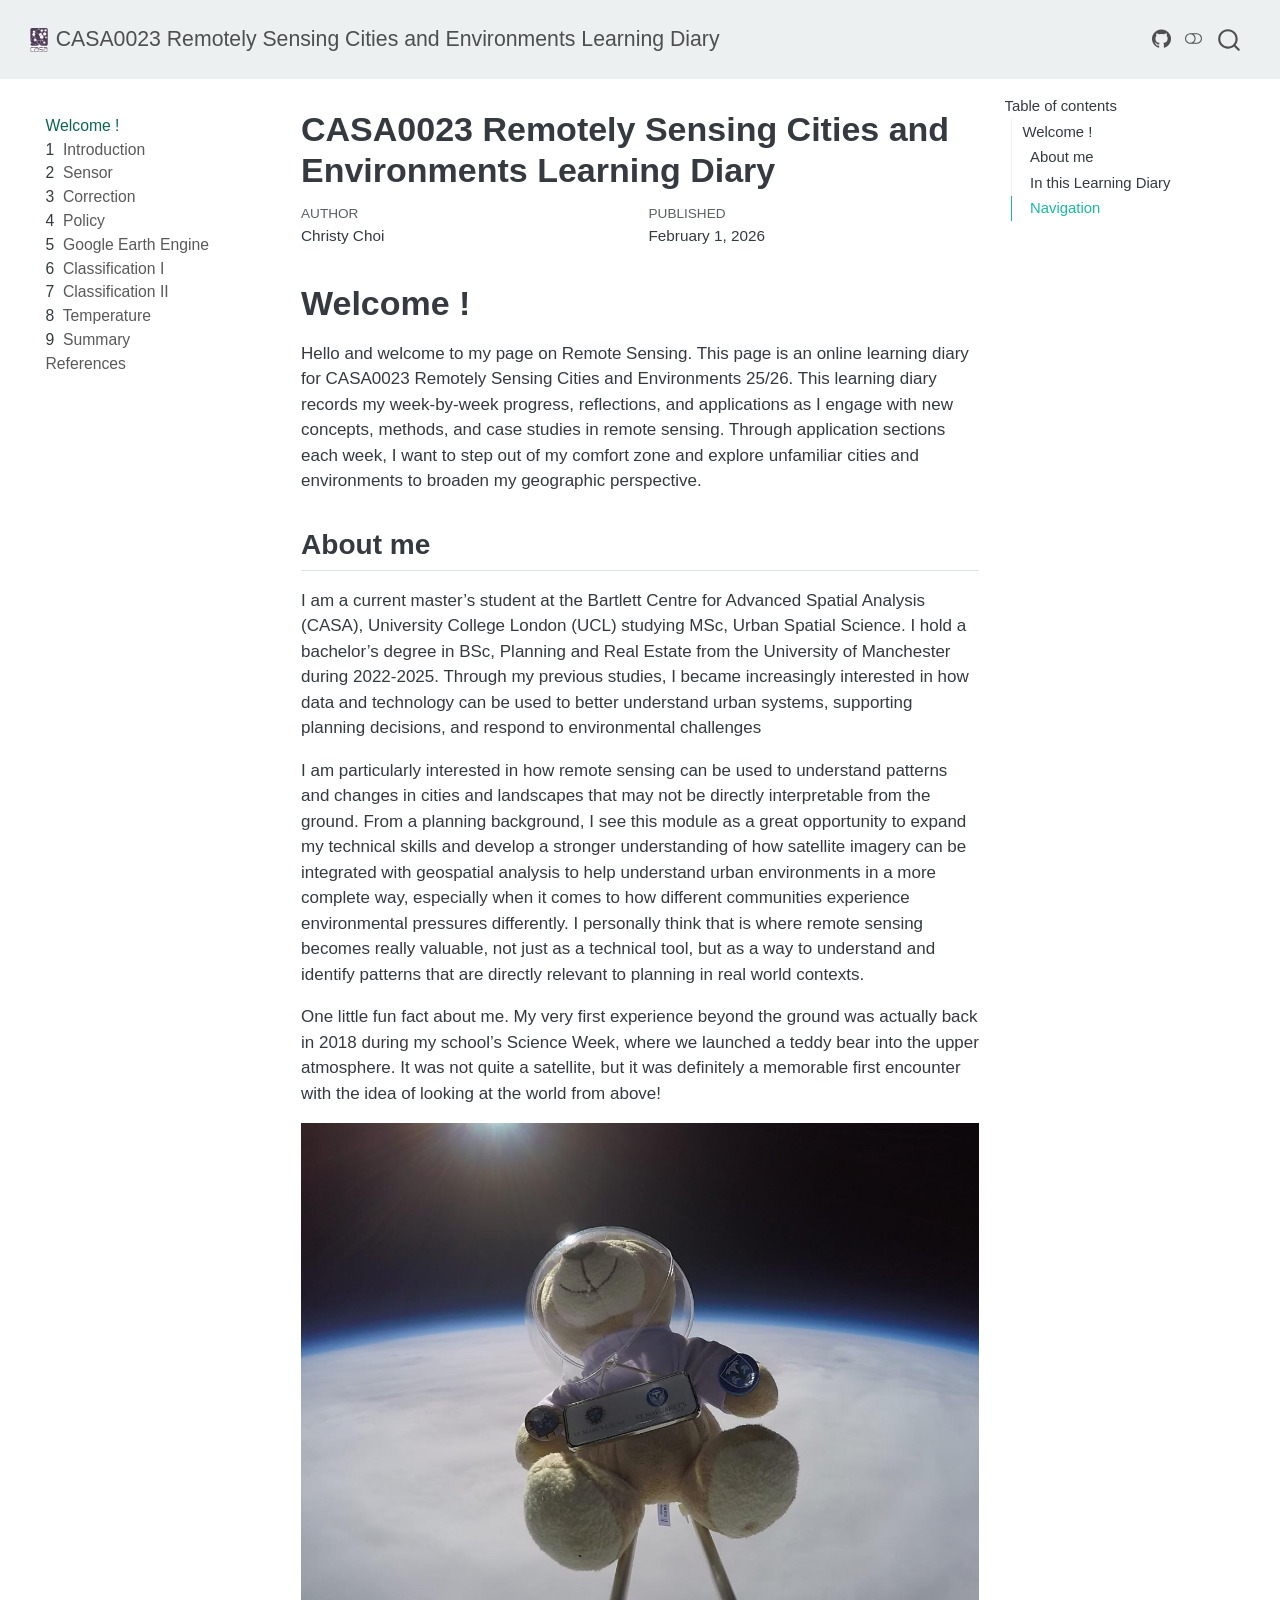
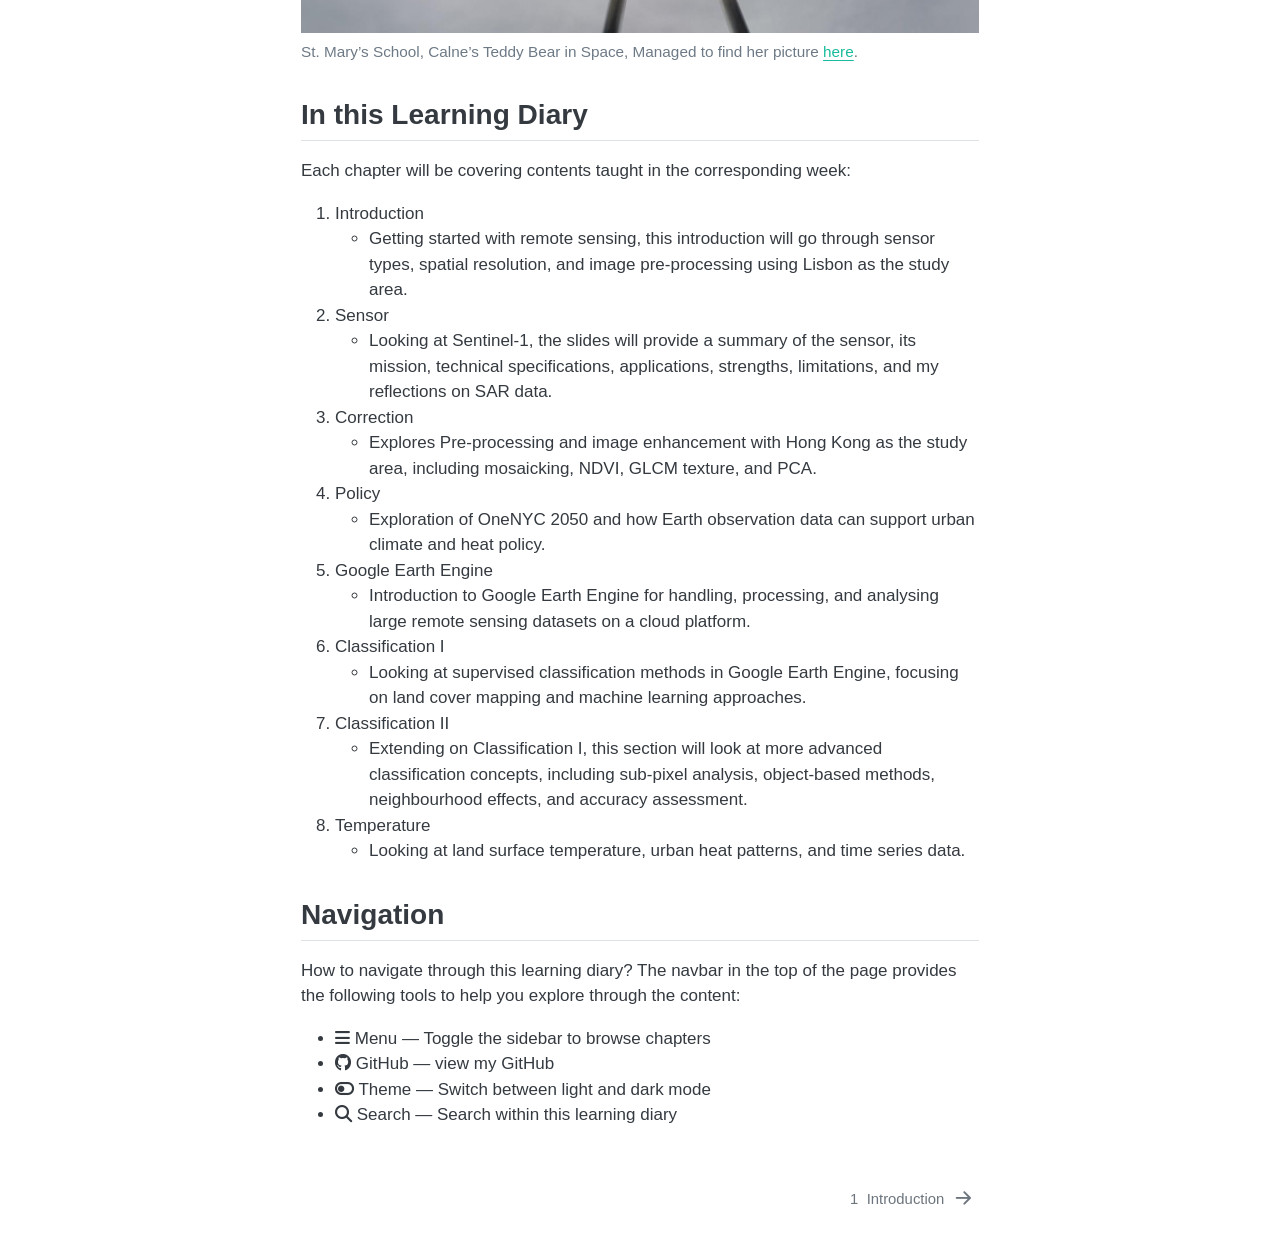
==== commit c39d19da: "final render" ====
--- a/docs/index.html
+++ b/docs/index.html
@@ -418,7 +418,14 @@
 <section id="about-me" class="level2">
 <h2 class="anchored" data-anchor-id="about-me">About me</h2>
 <p>I am a current master’s student at the Bartlett Centre for Advanced Spatial Analysis (CASA), University College London (UCL) studying MSc, Urban Spatial Science. I hold a bachelor’s degree in BSc, Planning and Real Estate from the University of Manchester during 2022-2025. Through my previous studies, I became increasingly interested in how data and technology can be used to better understand urban systems, supporting planning decisions, and respond to environmental challenges</p>
-<p>I am particularly interested in how remote sensing can be used to understand patterns and changes in cities and landscapes that may not be directly interpretable from ground. From a planning background, I see this module as a very good opportunity to expand my technical skills and to develop a stronger understanding of how satellite imagery, geospatial analysis, and environmental data can be applied in real-world contexts.</p>
+<p>I am particularly interested in how remote sensing can be used to understand patterns and changes in cities and landscapes that may not be directly interpretable from the ground. From a planning background, I see this module as a great opportunity to expand my technical skills and develop a stronger understanding of how satellite imagery can be integrated with geospatial analysis to help understand urban environments in a more complete way, especially when it comes to how different communities experience environmental pressures differently. I personally think that is where remote sensing becomes really valuable, not just as a technical tool, but as a way to understand and identify patterns that are directly relevant to planning in real world contexts.</p>
+<p>One little fun fact about me. My very first experience beyond the ground was actually back in 2018 during my school’s Science Week, where we launched a teddy bear into the upper atmosphere. It was not quite a satellite, but it was definitely a memorable first encounter with the idea of looking at the world from above!</p>
+<div class="quarto-figure quarto-figure-center">
+<figure class="figure">
+<p><img src="images/calnebear.jpg" class="img-fluid figure-img"></p>
+<figcaption>St.&nbsp;Mary’s School, Calne’s Teddy Bear in Space, Managed to find her picture <a href="https://www.gazetteandherald.co.uk/news/16092971.school-launches-teddy-bear-space/">here</a>.</figcaption>
+</figure>
+</div>
 </section>
 <section id="in-this-learning-diary" class="level2">
 <h2 class="anchored" data-anchor-id="in-this-learning-diary">In this Learning Diary</h2>
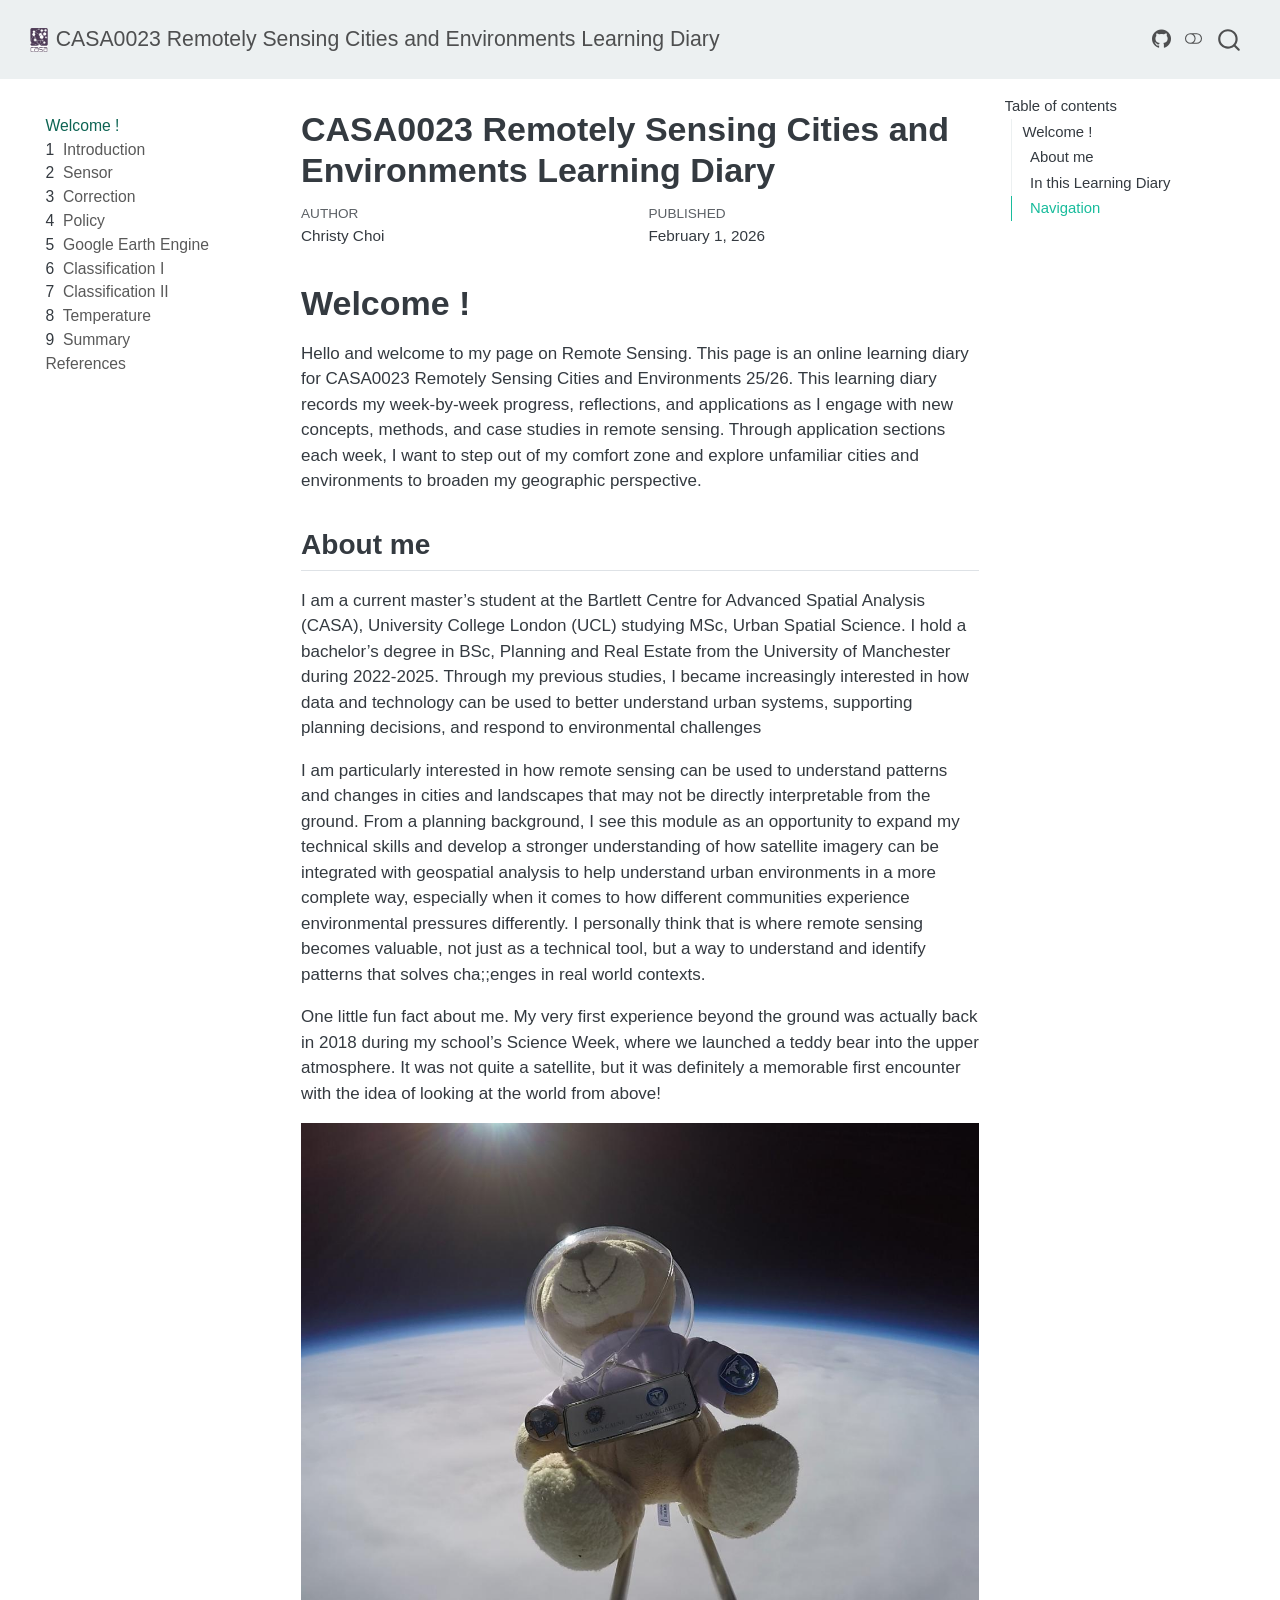
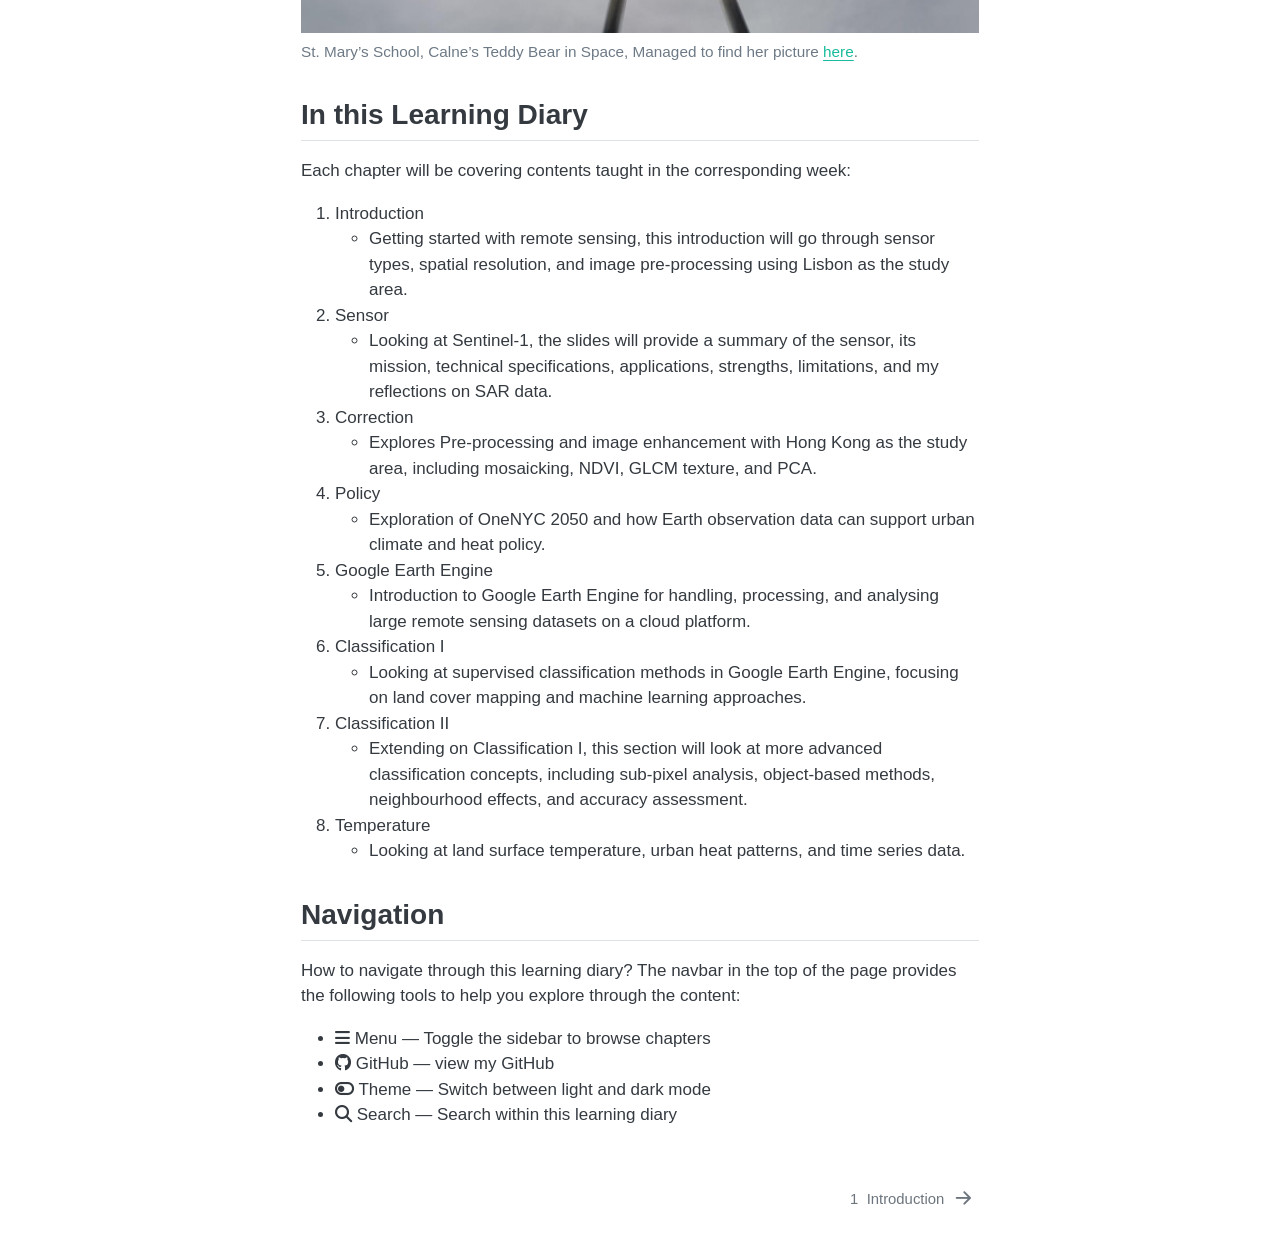
==== commit 2bc3ad41: "final render" ====
--- a/docs/index.html
+++ b/docs/index.html
@@ -418,7 +418,7 @@
 <section id="about-me" class="level2">
 <h2 class="anchored" data-anchor-id="about-me">About me</h2>
 <p>I am a current master’s student at the Bartlett Centre for Advanced Spatial Analysis (CASA), University College London (UCL) studying MSc, Urban Spatial Science. I hold a bachelor’s degree in BSc, Planning and Real Estate from the University of Manchester during 2022-2025. Through my previous studies, I became increasingly interested in how data and technology can be used to better understand urban systems, supporting planning decisions, and respond to environmental challenges</p>
-<p>I am particularly interested in how remote sensing can be used to understand patterns and changes in cities and landscapes that may not be directly interpretable from the ground. From a planning background, I see this module as a great opportunity to expand my technical skills and develop a stronger understanding of how satellite imagery can be integrated with geospatial analysis to help understand urban environments in a more complete way, especially when it comes to how different communities experience environmental pressures differently. I personally think that is where remote sensing becomes really valuable, not just as a technical tool, but as a way to understand and identify patterns that are directly relevant to planning in real world contexts.</p>
+<p>I am particularly interested in how remote sensing can be used to understand patterns and changes in cities and landscapes that may not be directly interpretable from the ground. From a planning background, I see this module as an opportunity to expand my technical skills and develop a stronger understanding of how satellite imagery can be integrated with geospatial analysis to help understand urban environments in a more complete way, especially when it comes to how different communities experience environmental pressures differently. I personally think that is where remote sensing becomes valuable, not just as a technical tool, but a way to understand and identify patterns that solves cha;;enges in real world contexts.</p>
 <p>One little fun fact about me. My very first experience beyond the ground was actually back in 2018 during my school’s Science Week, where we launched a teddy bear into the upper atmosphere. It was not quite a satellite, but it was definitely a memorable first encounter with the idea of looking at the world from above!</p>
 <div class="quarto-figure quarto-figure-center">
 <figure class="figure">
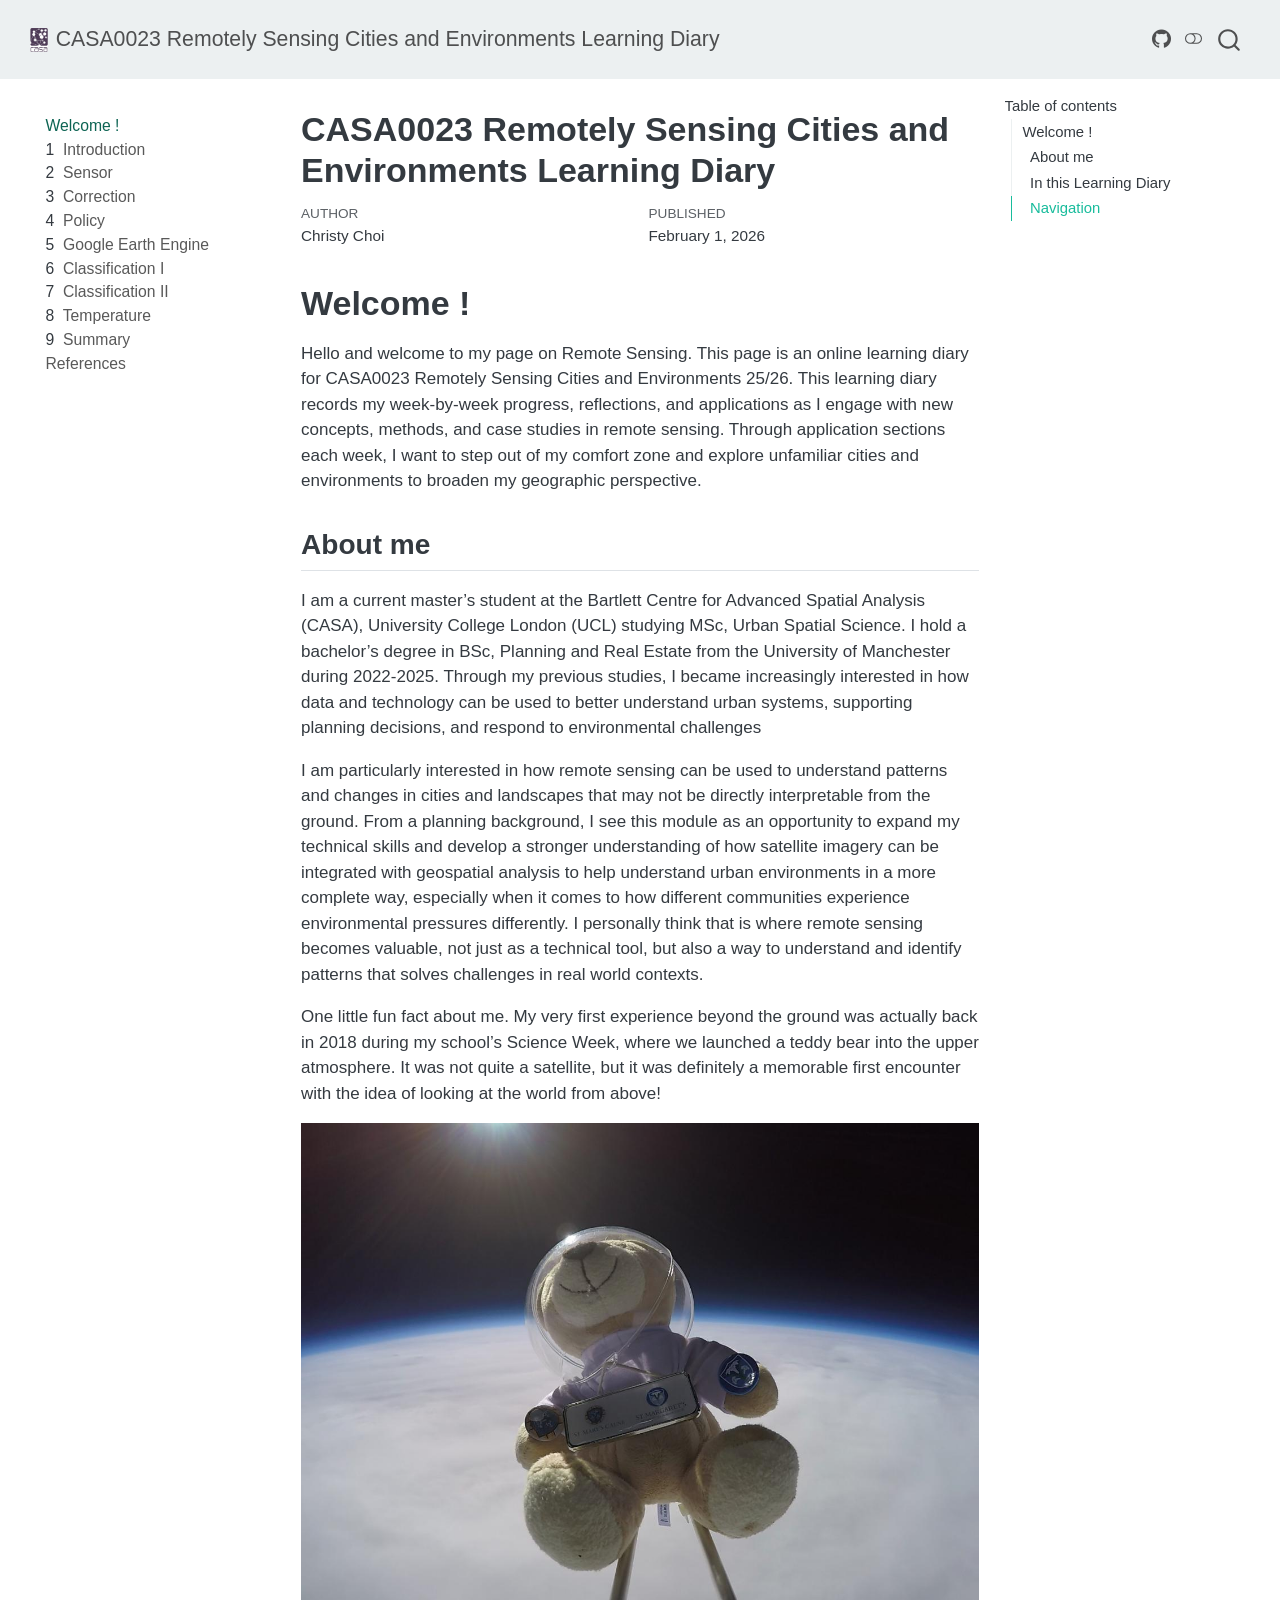
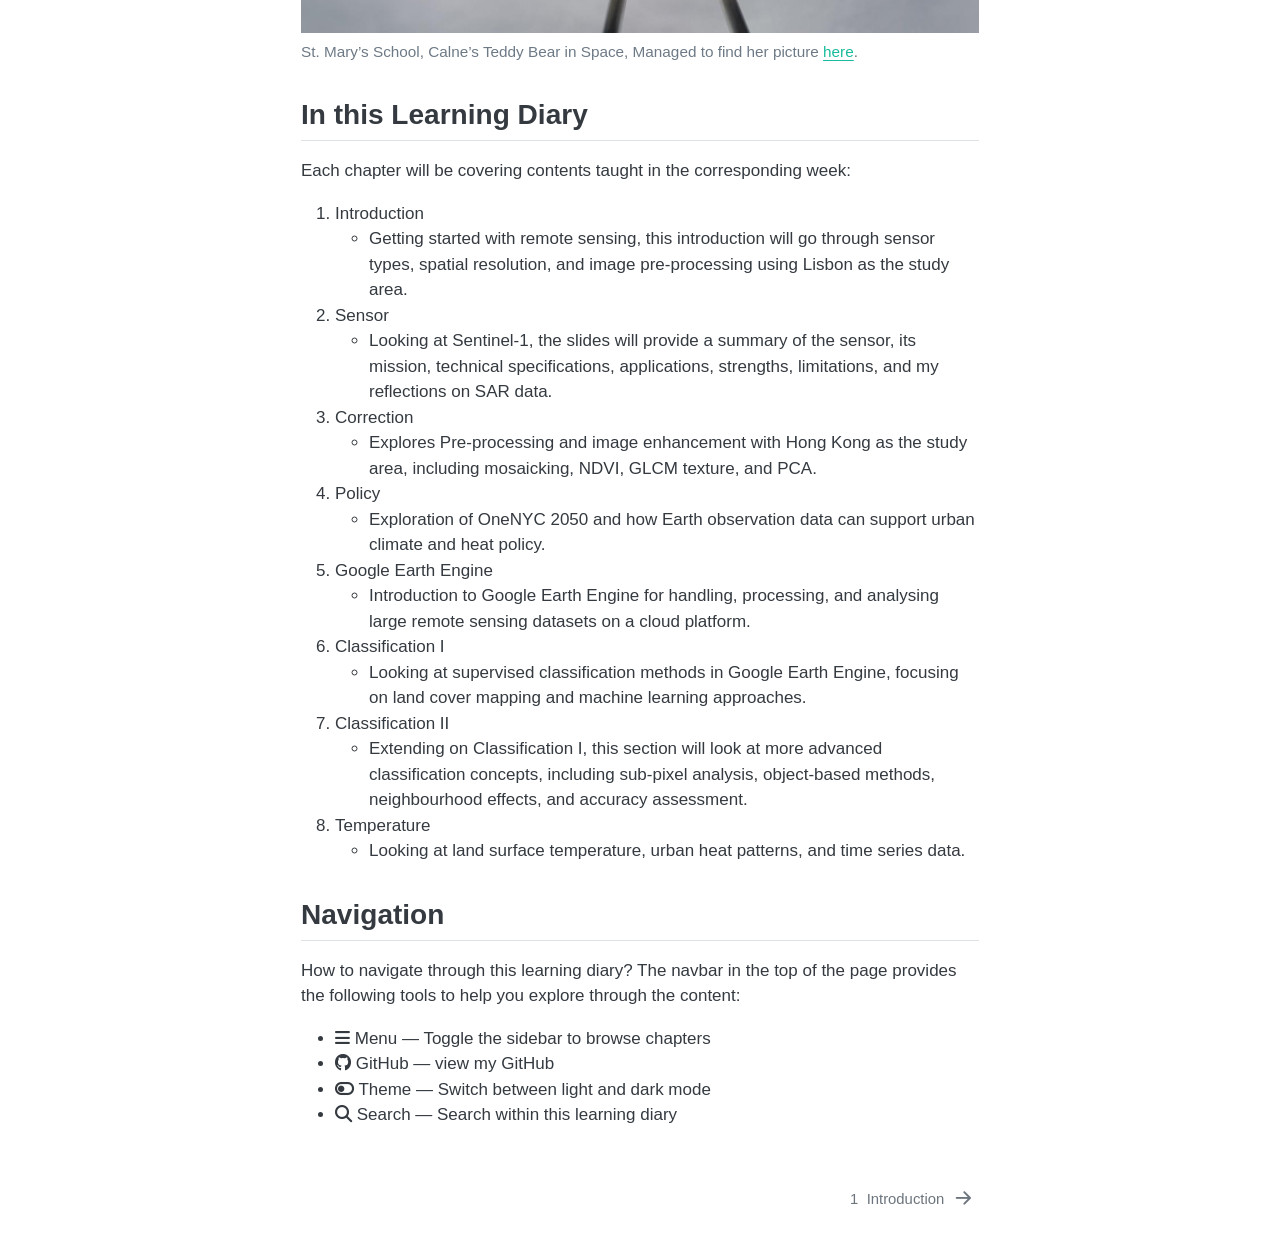
==== commit e57fdd2d: "final render" ====
--- a/docs/index.html
+++ b/docs/index.html
@@ -418,7 +418,7 @@
 <section id="about-me" class="level2">
 <h2 class="anchored" data-anchor-id="about-me">About me</h2>
 <p>I am a current master’s student at the Bartlett Centre for Advanced Spatial Analysis (CASA), University College London (UCL) studying MSc, Urban Spatial Science. I hold a bachelor’s degree in BSc, Planning and Real Estate from the University of Manchester during 2022-2025. Through my previous studies, I became increasingly interested in how data and technology can be used to better understand urban systems, supporting planning decisions, and respond to environmental challenges</p>
-<p>I am particularly interested in how remote sensing can be used to understand patterns and changes in cities and landscapes that may not be directly interpretable from the ground. From a planning background, I see this module as an opportunity to expand my technical skills and develop a stronger understanding of how satellite imagery can be integrated with geospatial analysis to help understand urban environments in a more complete way, especially when it comes to how different communities experience environmental pressures differently. I personally think that is where remote sensing becomes valuable, not just as a technical tool, but a way to understand and identify patterns that solves cha;;enges in real world contexts.</p>
+<p>I am particularly interested in how remote sensing can be used to understand patterns and changes in cities and landscapes that may not be directly interpretable from the ground. From a planning background, I see this module as an opportunity to expand my technical skills and develop a stronger understanding of how satellite imagery can be integrated with geospatial analysis to help understand urban environments in a more complete way, especially when it comes to how different communities experience environmental pressures differently. I personally think that is where remote sensing becomes valuable, not just as a technical tool, but also a way to understand and identify patterns that solves challenges in real world contexts.</p>
 <p>One little fun fact about me. My very first experience beyond the ground was actually back in 2018 during my school’s Science Week, where we launched a teddy bear into the upper atmosphere. It was not quite a satellite, but it was definitely a memorable first encounter with the idea of looking at the world from above!</p>
 <div class="quarto-figure quarto-figure-center">
 <figure class="figure">
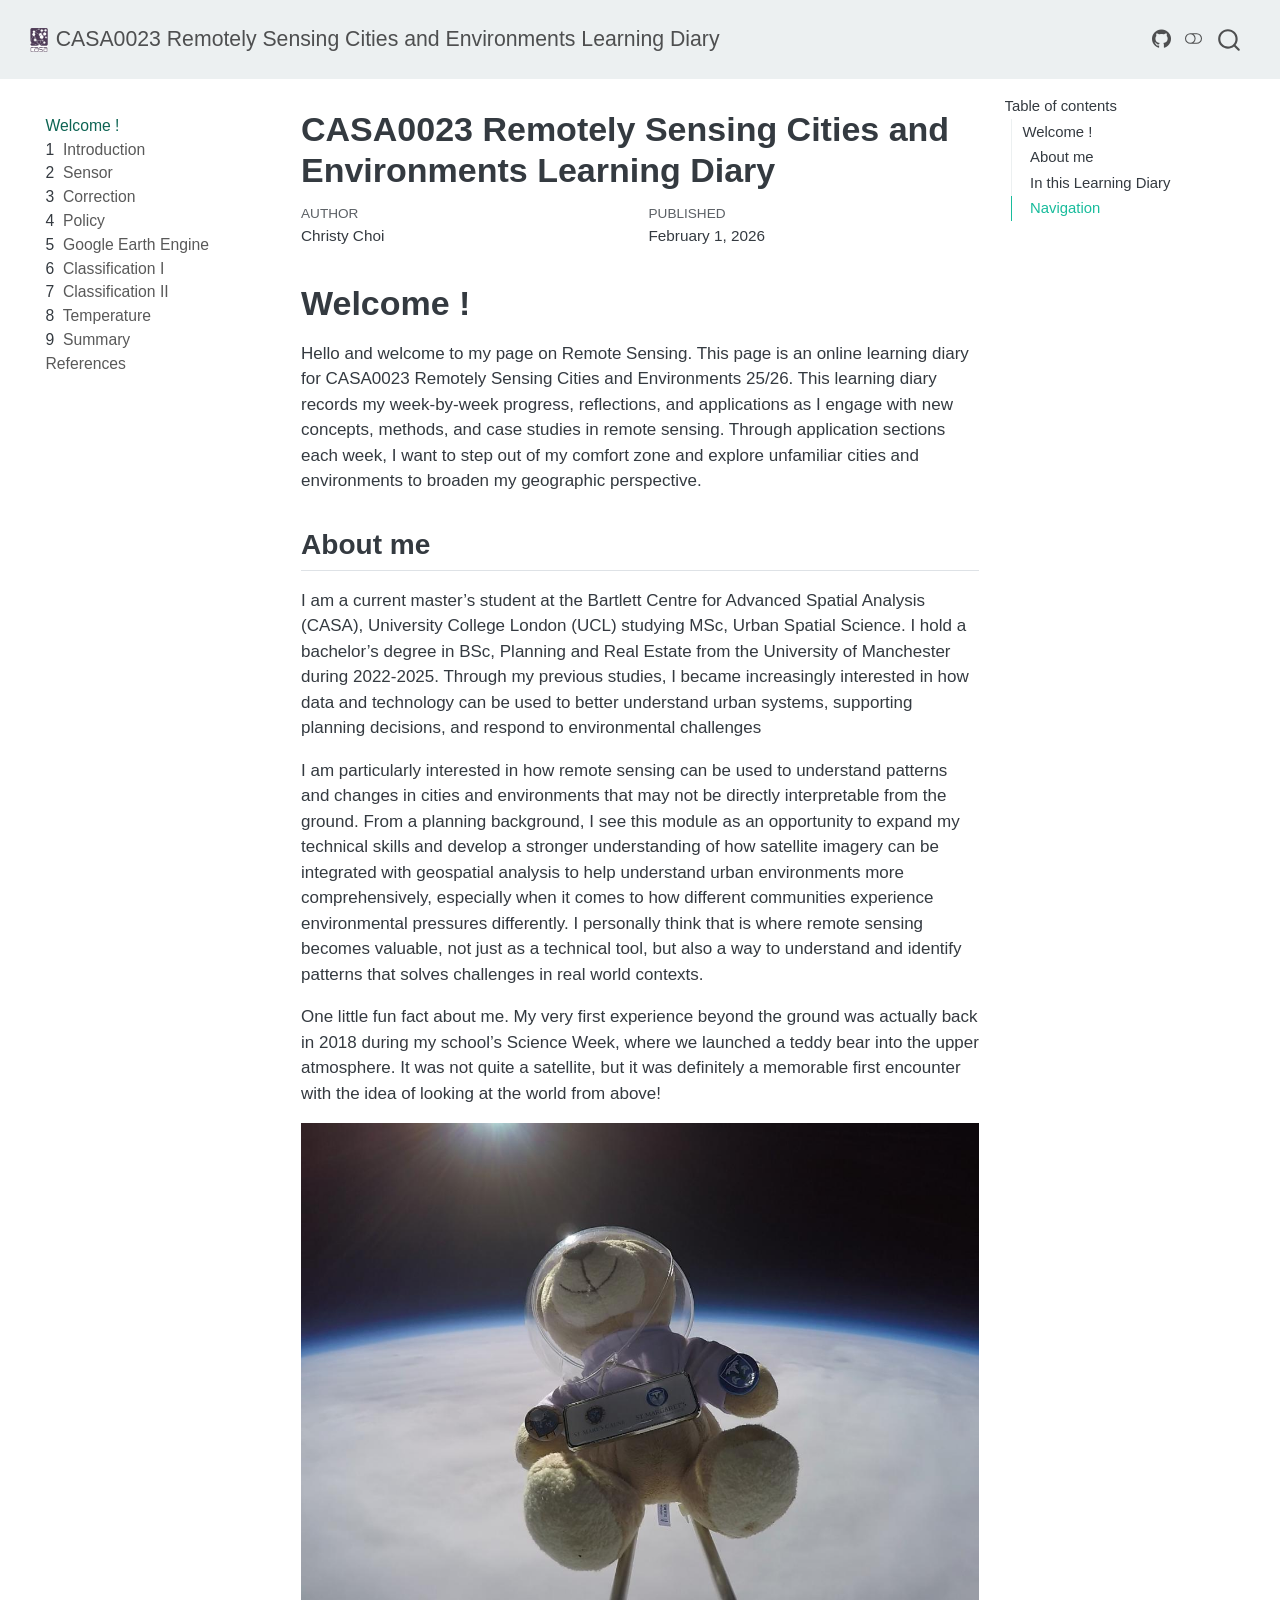
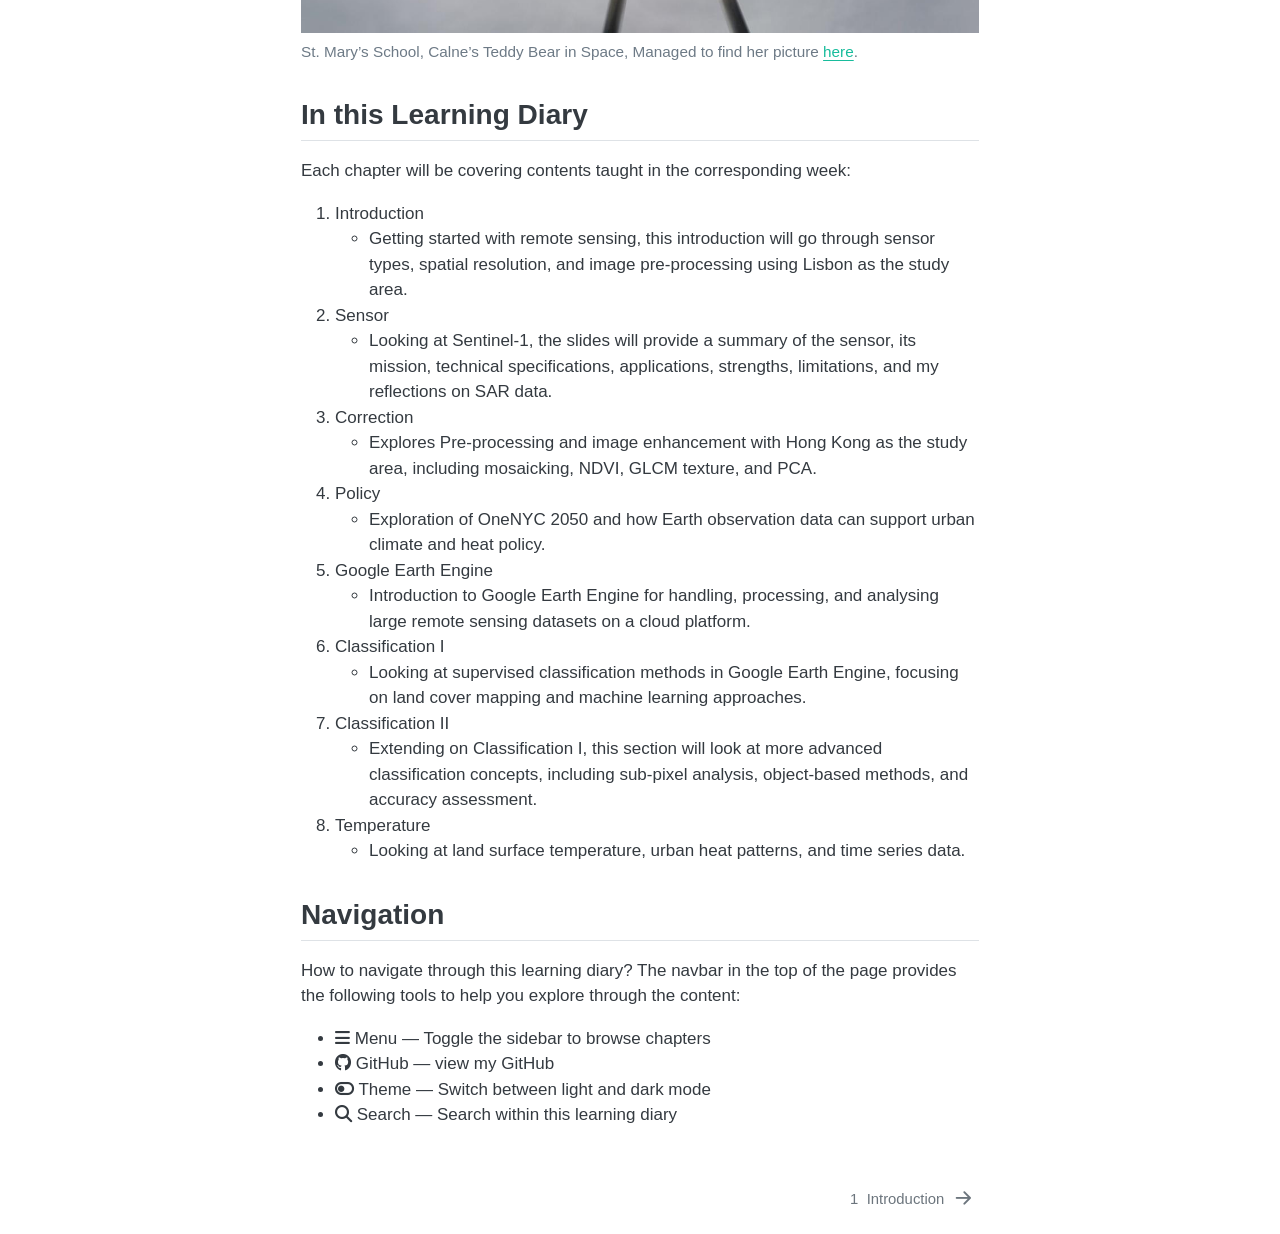
==== commit 8390bb00: "final render" ====
--- a/docs/index.html
+++ b/docs/index.html
@@ -418,7 +418,7 @@
 <section id="about-me" class="level2">
 <h2 class="anchored" data-anchor-id="about-me">About me</h2>
 <p>I am a current master’s student at the Bartlett Centre for Advanced Spatial Analysis (CASA), University College London (UCL) studying MSc, Urban Spatial Science. I hold a bachelor’s degree in BSc, Planning and Real Estate from the University of Manchester during 2022-2025. Through my previous studies, I became increasingly interested in how data and technology can be used to better understand urban systems, supporting planning decisions, and respond to environmental challenges</p>
-<p>I am particularly interested in how remote sensing can be used to understand patterns and changes in cities and landscapes that may not be directly interpretable from the ground. From a planning background, I see this module as an opportunity to expand my technical skills and develop a stronger understanding of how satellite imagery can be integrated with geospatial analysis to help understand urban environments in a more complete way, especially when it comes to how different communities experience environmental pressures differently. I personally think that is where remote sensing becomes valuable, not just as a technical tool, but also a way to understand and identify patterns that solves challenges in real world contexts.</p>
+<p>I am particularly interested in how remote sensing can be used to understand patterns and changes in cities and environments that may not be directly interpretable from the ground. From a planning background, I see this module as an opportunity to expand my technical skills and develop a stronger understanding of how satellite imagery can be integrated with geospatial analysis to help understand urban environments more comprehensively, especially when it comes to how different communities experience environmental pressures differently. I personally think that is where remote sensing becomes valuable, not just as a technical tool, but also a way to understand and identify patterns that solves challenges in real world contexts.</p>
 <p>One little fun fact about me. My very first experience beyond the ground was actually back in 2018 during my school’s Science Week, where we launched a teddy bear into the upper atmosphere. It was not quite a satellite, but it was definitely a memorable first encounter with the idea of looking at the world from above!</p>
 <div class="quarto-figure quarto-figure-center">
 <figure class="figure">
@@ -457,7 +457,7 @@
 </ul></li>
 <li>Classification II
 <ul>
-<li>Extending on Classification I, this section will look at more advanced classification concepts, including sub-pixel analysis, object-based methods, neighbourhood effects, and accuracy assessment.</li>
+<li>Extending on Classification I, this section will look at more advanced classification concepts, including sub-pixel analysis, object-based methods, and accuracy assessment.</li>
 </ul></li>
 <li>Temperature
 <ul>
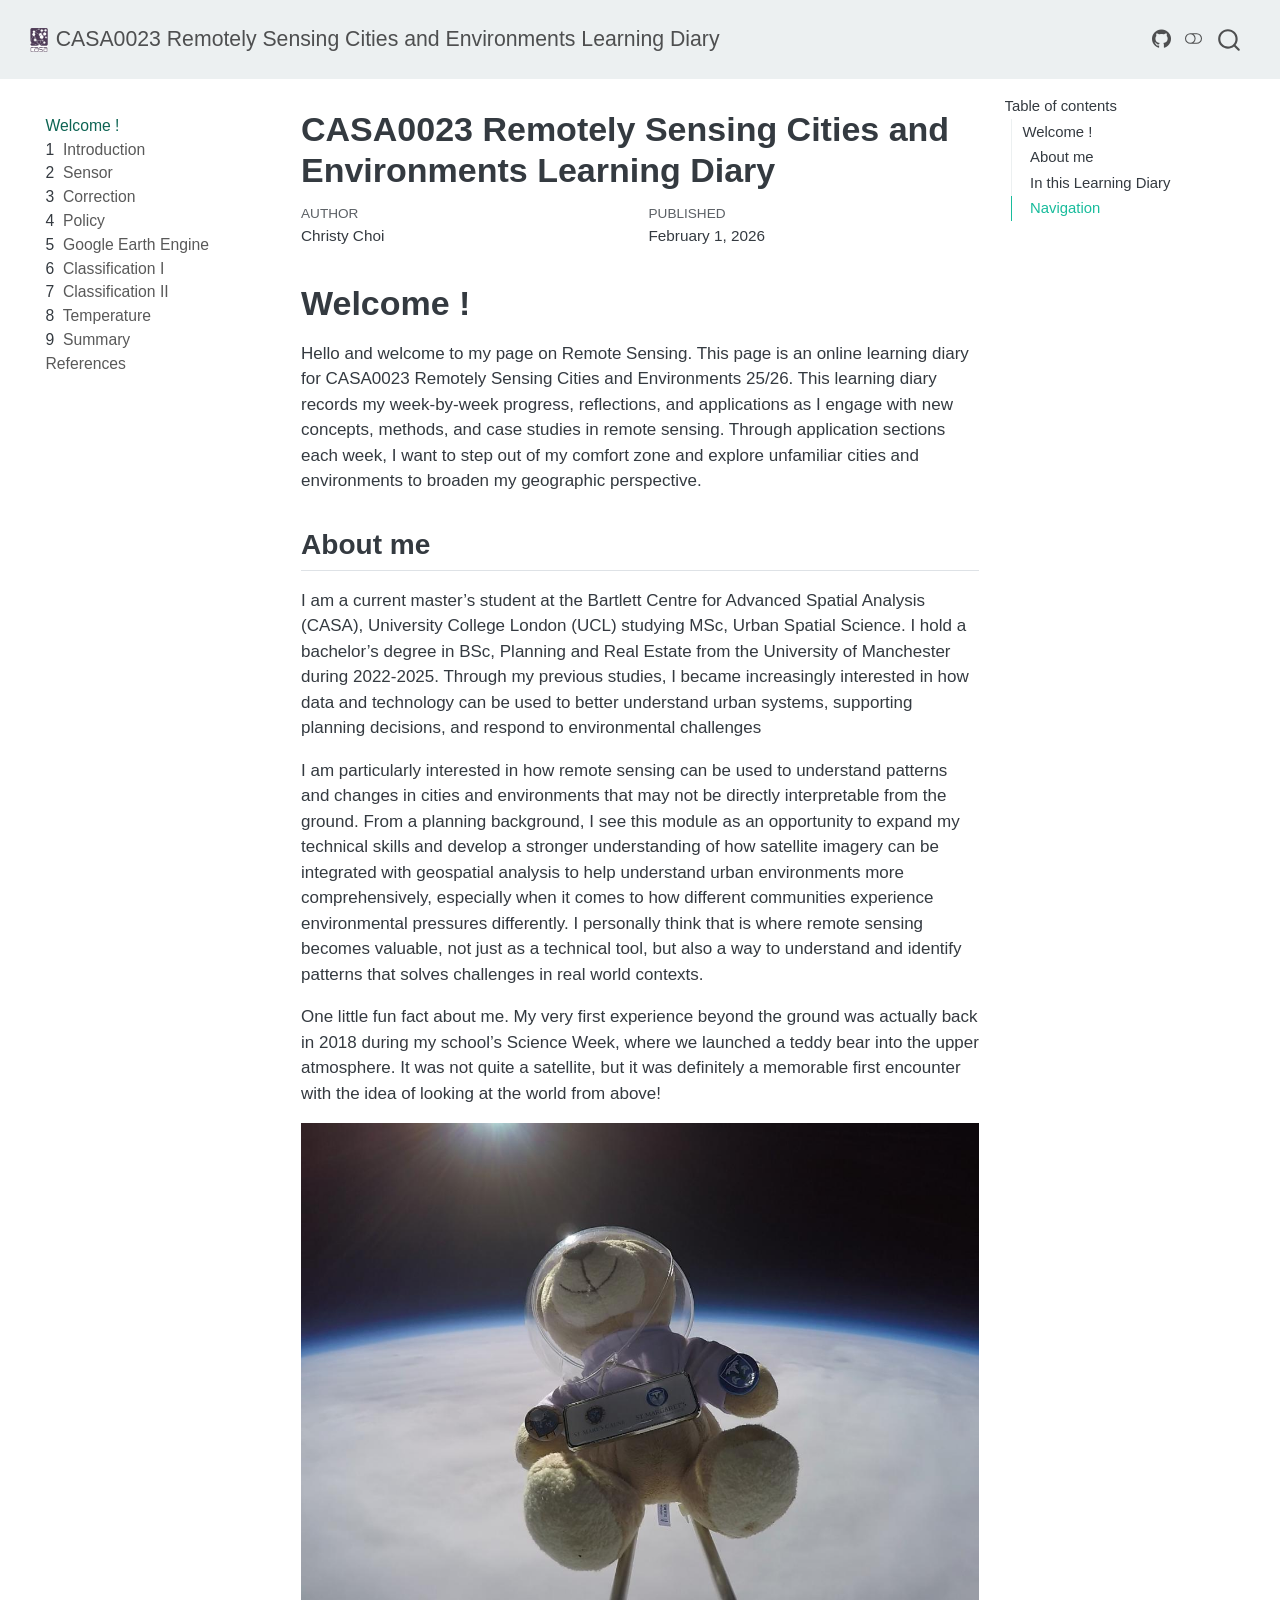
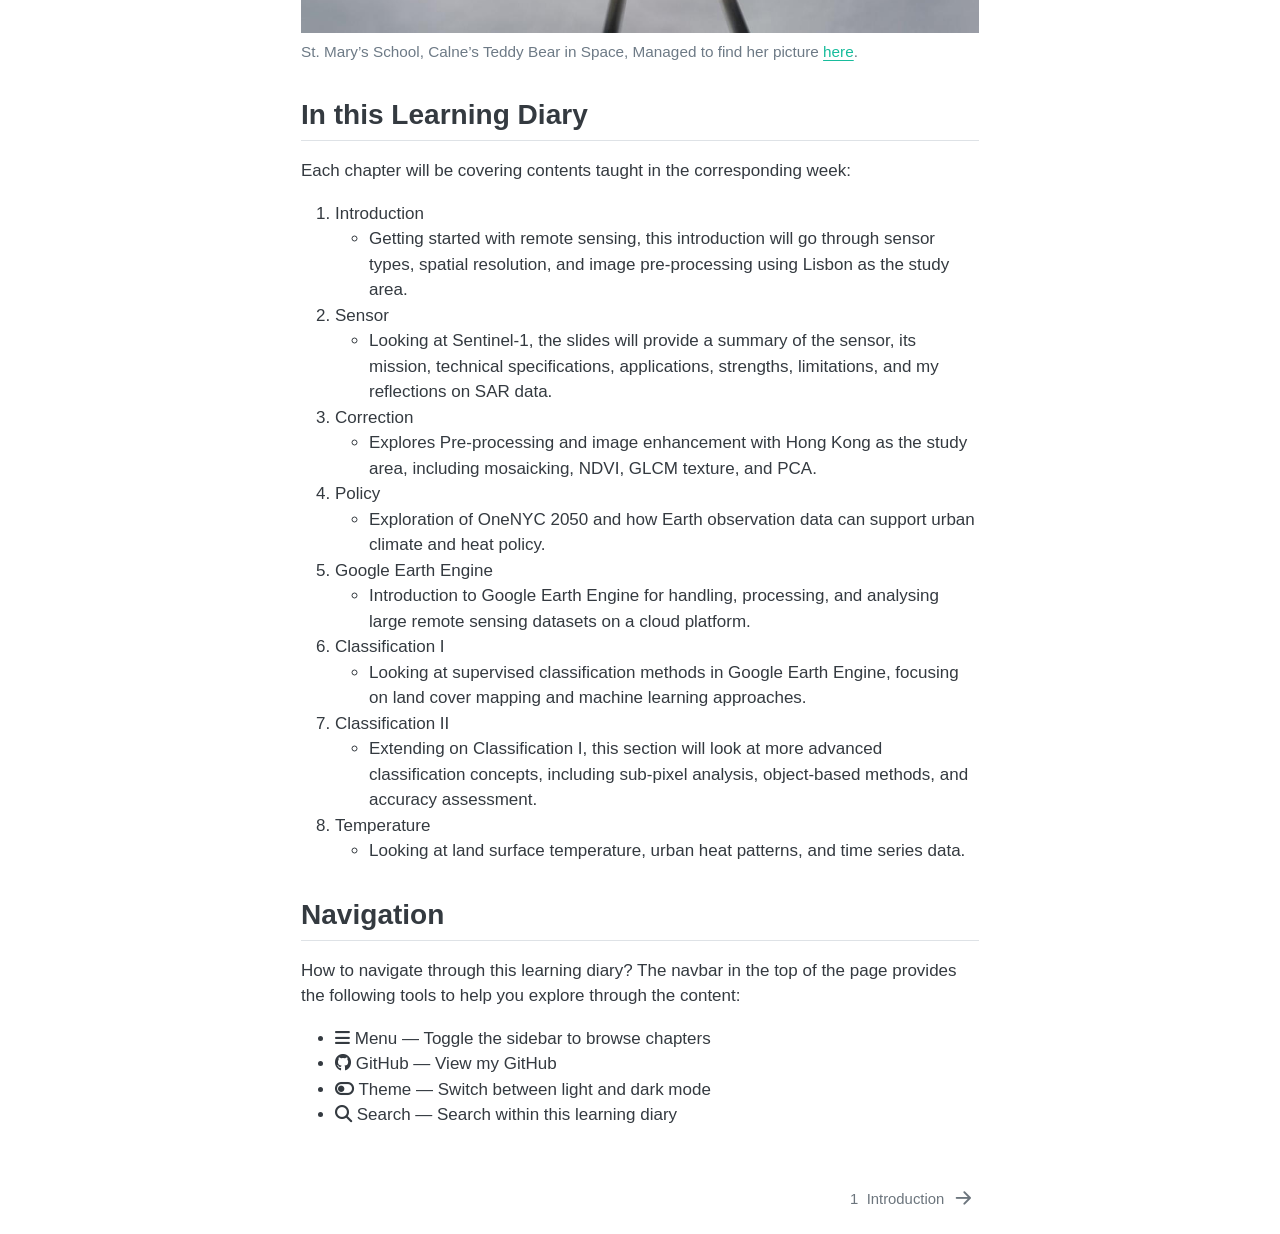
==== commit 3a2e671b: "final render" ====
--- a/docs/index.html
+++ b/docs/index.html
@@ -471,7 +471,7 @@
 <p>How to navigate through this learning diary? The navbar in the top of the page provides the following tools to help you explore through the content:</p>
 <ul>
 <li><i class="fa-solid fa-bars"></i> Menu — Toggle the sidebar to browse chapters</li>
-<li><i class="fa-brands fa-github"></i> GitHub — view my GitHub</li>
+<li><i class="fa-brands fa-github"></i> GitHub — View my GitHub</li>
 <li><i class="fa-solid fa-toggle-off"></i> Theme — Switch between light and dark mode</li>
 <li><i class="fa-solid fa-magnifying-glass"></i> Search — Search within this learning diary</li>
 </ul>
